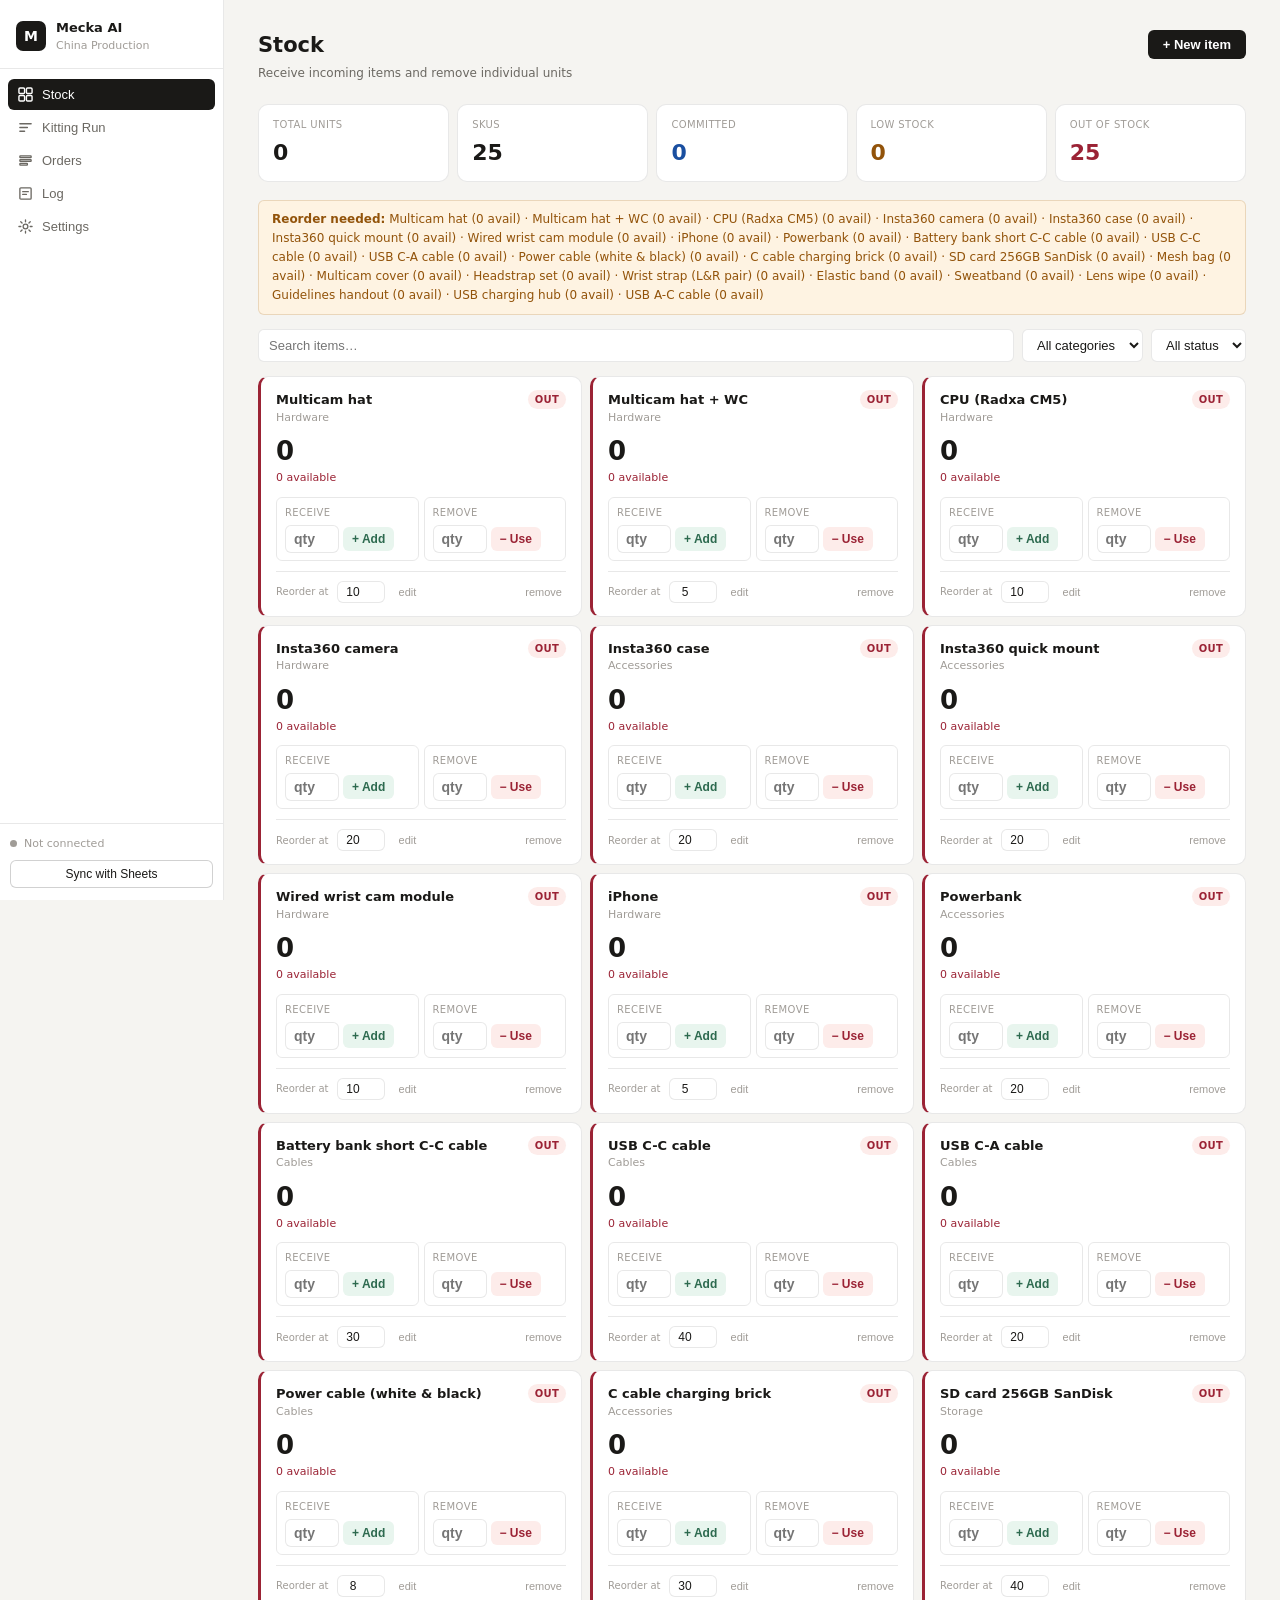
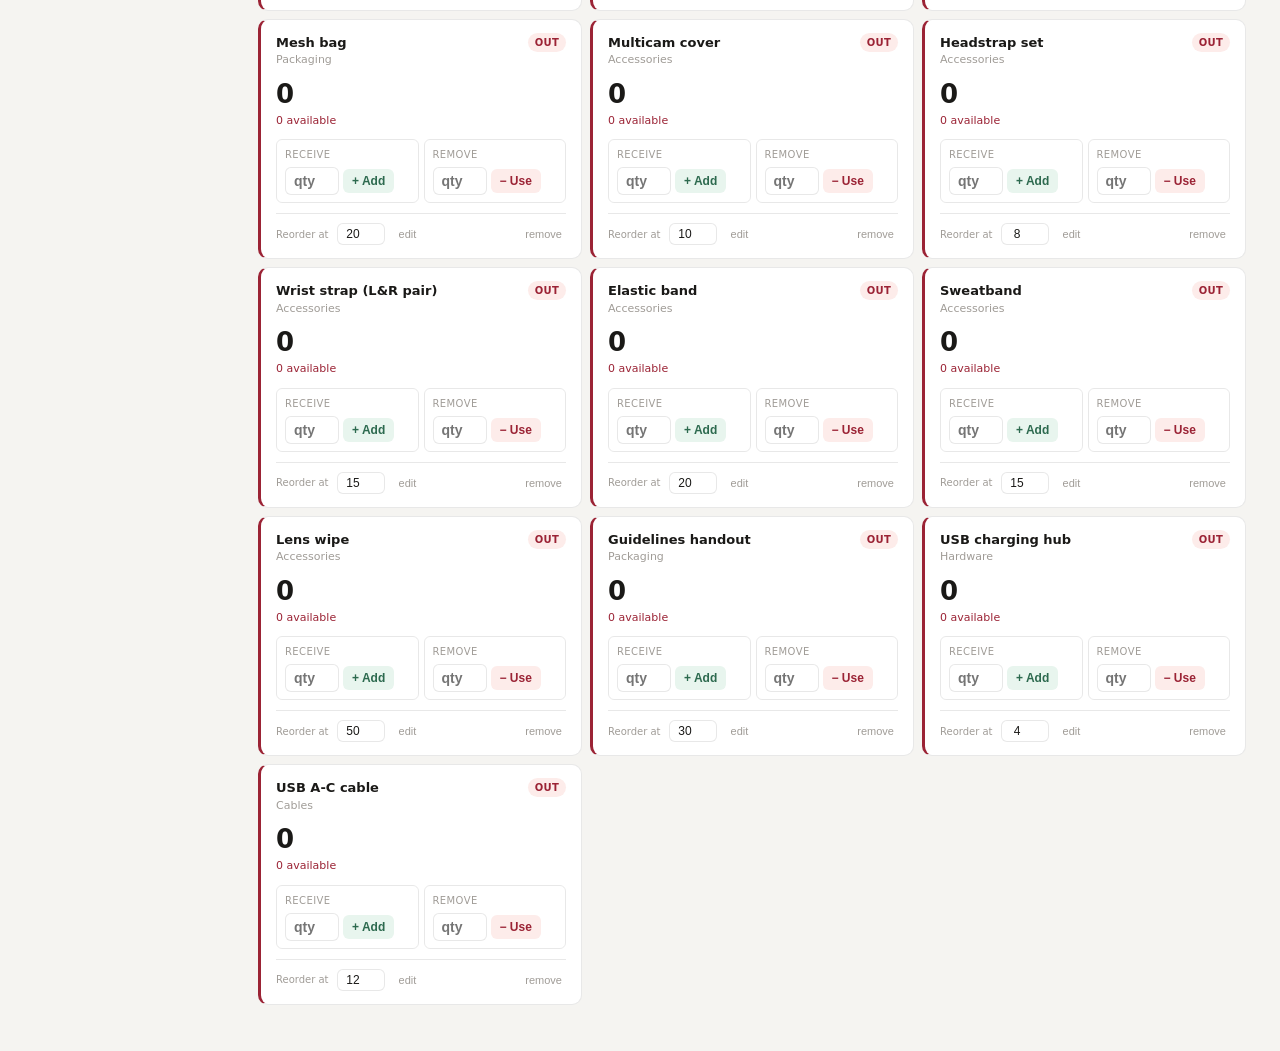
==== index.html @ da6c2e58 "Add files via upload" ====
<!DOCTYPE html>
<html lang="en">
<head>
  <meta charset="UTF-8">
  <meta name="viewport" content="width=device-width, initial-scale=1.0">
  <title>Mecka AI — China Inventory</title>
  <link rel="stylesheet" href="css/style.css">
</head>
<body>
<div id="app">

  <!-- Sidebar -->
  <nav class="sidebar">
    <div class="sidebar-logo">
      <div class="logo-mark">M</div>
      <div class="logo-text">
        <div class="logo-title">Mecka AI</div>
        <div class="logo-sub">China Production</div>
      </div>
    </div>
    <div class="sidebar-nav">
      <button class="nav-item active" data-tab="stock">
        <svg width="15" height="15" viewBox="0 0 16 16" fill="none"><rect x="1" y="1" width="6" height="6" rx="1.2" stroke="currentColor" stroke-width="1.5"/><rect x="9" y="1" width="6" height="6" rx="1.2" stroke="currentColor" stroke-width="1.5"/><rect x="1" y="9" width="6" height="6" rx="1.2" stroke="currentColor" stroke-width="1.5"/><rect x="9" y="9" width="6" height="6" rx="1.2" stroke="currentColor" stroke-width="1.5"/></svg>
        Stock
      </button>
      <button class="nav-item" data-tab="kitting">
        <svg width="15" height="15" viewBox="0 0 16 16" fill="none"><path d="M2 4h12M2 8h8M2 12h5" stroke="currentColor" stroke-width="1.5" stroke-linecap="round"/></svg>
        Kitting Run
      </button>
      <button class="nav-item" data-tab="orders">
        <svg width="15" height="15" viewBox="0 0 16 16" fill="none"><path d="M2 3h12v2H2zM2 7h12v2H2zM2 11h8v2H2z" fill="currentColor" opacity=".15"/><rect x="2" y="3" width="12" height="2" rx=".5" stroke="currentColor" stroke-width="1.4"/><rect x="2" y="7" width="12" height="2" rx=".5" stroke="currentColor" stroke-width="1.4"/><rect x="2" y="11" width="8" height="2" rx=".5" stroke="currentColor" stroke-width="1.4"/></svg>
        Orders
        <span class="nav-badge" id="nav-order-count" style="display:none;"></span>
      </button>
      <button class="nav-item" data-tab="log">
        <svg width="15" height="15" viewBox="0 0 16 16" fill="none"><path d="M3 2h10a1 1 0 0 1 1 1v10a1 1 0 0 1-1 1H3a1 1 0 0 1-1-1V3a1 1 0 0 1 1-1z" stroke="currentColor" stroke-width="1.4"/><path d="M5 6h6M5 9h4" stroke="currentColor" stroke-width="1.4" stroke-linecap="round"/></svg>
        Log
      </button>
      <button class="nav-item" data-tab="settings">
        <svg width="15" height="15" viewBox="0 0 16 16" fill="none"><circle cx="8" cy="8" r="2.5" stroke="currentColor" stroke-width="1.4"/><path d="M8 1v2M8 13v2M1 8h2M13 8h2M2.93 2.93l1.41 1.41M11.66 11.66l1.41 1.41M2.93 13.07l1.41-1.41M11.66 4.34l1.41-1.41" stroke="currentColor" stroke-width="1.4" stroke-linecap="round"/></svg>
        Settings
      </button>
    </div>
    <div class="sidebar-sync">
      <div class="sync-status">
        <span class="sync-dot" id="sync-dot"></span>
        <span id="sync-label">Not connected</span>
      </div>
      <button class="sync-btn" onclick="syncNow()">Sync with Sheets</button>
    </div>
  </nav>

  <!-- Main -->
  <main class="main">

    <!-- STOCK -->
    <div class="tab-panel active" data-panel="stock">
      <div class="page-header">
        <div><h1>Stock</h1><p class="page-sub">Receive incoming items and remove individual units</p></div>
        <button class="btn-primary" onclick="openModal('add-item-modal')">+ New item</button>
      </div>
      <div class="stats-row" id="stats-row"></div>
      <div id="alert-container"></div>
      <div class="filter-bar">
        <input type="text" class="filter-input" id="search" placeholder="Search items…" oninput="renderStock()">
        <select class="filter-select" id="cat-filter" onchange="renderStock()"><option value="">All categories</option></select>
        <select class="filter-select" id="status-filter" onchange="renderStock()">
          <option value="">All status</option>
          <option value="ok">OK</option>
          <option value="low">Low</option>
          <option value="out">Out</option>
        </select>
      </div>
      <div class="inv-grid" id="inv-grid"></div>
    </div>

    <!-- KITTING -->
    <div class="tab-panel" data-panel="kitting">
      <div class="page-header">
        <div><h1>Kitting run</h1><p class="page-sub">Pick components manually — each pull subtracts from available stock</p></div>
        <div style="display:flex;gap:8px;">
          <button class="btn-ghost" onclick="openNewKitModal()">+ New kit</button>
          <button class="btn-ghost" id="edit-kit-btn" onclick="openKitEditor(activeKitId)">Edit this kit</button>
        </div>
      </div>
      <div class="kit-tab-bar" id="kit-tab-bar"></div>
      <div id="kit-panels"></div>
    </div>

    <!-- ORDERS -->
    <div class="tab-panel" data-panel="orders">
      <div class="page-header">
        <div><h1>Orders</h1><p class="page-sub">Track orders by person — stock is reserved when an order is placed, deducted on fulfillment</p></div>
        <button class="btn-primary" onclick="openNewOrderModal()">+ New order</button>
      </div>

      <div class="order-filter-bar">
        <button class="order-filter-btn active" data-filter="open" onclick="setOrderFilter('open',this)">Open</button>
        <button class="order-filter-btn" data-filter="fulfilled" onclick="setOrderFilter('fulfilled',this)">Fulfilled</button>
        <button class="order-filter-btn" data-filter="all" onclick="setOrderFilter('all',this)">All</button>
        <input type="text" class="filter-input" id="order-search" placeholder="Search person or item…" oninput="renderOrders()" style="margin-left:auto;max-width:220px;">
      </div>

      <div id="orders-list"></div>
    </div>

    <!-- LOG -->
    <div class="tab-panel" data-panel="log">
      <div class="page-header">
        <div><h1>Transaction log</h1><p class="page-sub">Every stock movement</p></div>
        <button class="btn-ghost danger" onclick="clearLog()">Clear log</button>
      </div>
      <div class="table-wrap">
        <table class="data-table">
          <thead><tr>
            <th style="width:16%">Time</th>
            <th style="width:10%">Type</th>
            <th style="width:28%">Item</th>
            <th style="width:8%">Qty</th>
            <th>Note</th>
          </tr></thead>
          <tbody id="log-body"></tbody>
        </table>
      </div>
    </div>

    <!-- SETTINGS -->
    <div class="tab-panel" data-panel="settings">
      <div class="page-header"><div><h1>Settings</h1><p class="page-sub">Google Sheets connection and data management</p></div></div>
      <div class="settings-card">
        <div class="settings-title">Google Sheets connection</div>
        <p class="settings-desc">Paste your Google Apps Script Web App URL. See README for setup steps.</p>
        <div class="settings-field"><label>Web App URL</label>
          <input type="text" id="sheet-url" class="settings-input" placeholder="https://script.google.com/macros/s/…/exec">
        </div>
        <div class="settings-actions">
          <button class="btn-primary" onclick="saveSheetUrl()">Save & test</button>
          <button class="btn-ghost" onclick="clearSheetUrl()">Disconnect</button>
        </div>
        <div id="conn-result" class="conn-result" style="display:none;"></div>
      </div>
      <div class="settings-card">
        <div class="settings-title">People</div>
        <p class="settings-desc">Manage the list of people who can place orders.</p>
        <div id="people-list" style="margin-bottom:12px;"></div>
        <div style="display:flex;gap:8px;">
          <input type="text" id="new-person" class="filter-input" placeholder="Add person name…" style="max-width:220px;"
            onkeydown="if(event.key==='Enter') addPerson()">
          <button class="btn-primary" onclick="addPerson()">Add</button>
        </div>
      </div>
      <div class="settings-card">
        <div class="settings-title">Data</div>
        <div class="settings-actions">
          <button class="btn-ghost" onclick="exportJSON()">Export JSON</button>
          <button class="btn-ghost" onclick="importJSON()">Import JSON</button>
          <button class="btn-ghost danger" onclick="resetToDefaults()">Reset to defaults</button>
        </div>
        <input type="file" id="import-file" accept=".json" style="display:none;" onchange="handleImport(event)">
      </div>
    </div>

  </main>
</div>

<!-- ADD ITEM MODAL -->
<div class="modal-overlay" id="add-item-modal">
  <div class="modal">
    <div class="modal-header"><div class="modal-title">New item</div><button class="modal-close" onclick="closeModal('add-item-modal')">✕</button></div>
    <div class="modal-body">
      <div class="form-row">
        <div class="form-field"><label>Item name</label><input type="text" id="new-name" placeholder="e.g. Foam insert"></div>
        <div class="form-field"><label>Category</label><input type="text" id="new-cat" placeholder="e.g. Packaging"></div>
      </div>
      <div class="form-row">
        <div class="form-field"><label>Starting qty</label><input type="number" id="new-qty" value="0" min="0"></div>
        <div class="form-field"><label>Reorder at</label><input type="number" id="new-thresh" value="10" min="0"></div>
      </div>
    </div>
    <div class="modal-footer">
      <button class="btn-ghost" onclick="closeModal('add-item-modal')">Cancel</button>
      <button class="btn-primary" onclick="addItem()">Add item</button>
    </div>
  </div>
</div>

<!-- NEW ORDER MODAL -->
<div class="modal-overlay" id="new-order-modal">
  <div class="modal modal-wide">
    <div class="modal-header"><div class="modal-title">New order</div><button class="modal-close" onclick="closeModal('new-order-modal')">✕</button></div>
    <div class="modal-body">
      <div class="form-row">
        <div class="form-field">
          <label>Person</label>
          <select id="order-person" style="width:100%;padding:8px 10px;border:1px solid var(--border);border-radius:var(--radius-sm);background:var(--surface);color:var(--text);font-size:13px;">
            <option value="">— select person —</option>
          </select>
        </div>
        <div class="form-field">
          <label>Notes (optional)</label>
          <input type="text" id="order-notes" placeholder="e.g. urgent, for Manila hub">
        </div>
      </div>

      <div class="order-items-header">
        <div style="font-size:12px;font-weight:600;color:var(--text2);text-transform:uppercase;letter-spacing:.04em;">Order items</div>
        <button class="btn-ghost" style="font-size:12px;padding:4px 10px;" onclick="addOrderLine()">+ Add line</button>
      </div>
      <div id="order-lines"></div>
      <div id="order-stock-warning" style="display:none;margin-top:10px;" class="alert-banner"></div>
    </div>
    <div class="modal-footer">
      <button class="btn-ghost" onclick="closeModal('new-order-modal')">Cancel</button>
      <button class="btn-primary" onclick="submitOrder()">Place order &amp; reserve stock</button>
    </div>
  </div>
</div>

<!-- ORDER DETAIL MODAL -->
<div class="modal-overlay" id="order-detail-modal">
  <div class="modal modal-wide">
    <div class="modal-header">
      <div class="modal-title" id="detail-title">Order</div>
      <button class="modal-close" onclick="closeModal('order-detail-modal')">✕</button>
    </div>
    <div class="modal-body" id="detail-body"></div>
    <div class="modal-footer" id="detail-footer"></div>
  </div>
</div>

<!-- EDIT ITEM MODAL -->
<div class="modal-overlay" id="edit-item-modal">
  <div class="modal">
    <div class="modal-header">
      <div class="modal-title">Edit item</div>
      <button class="modal-close" onclick="closeModal('edit-item-modal')">✕</button>
    </div>
    <div class="modal-body">
      <input type="hidden" id="edit-item-id">
      <div class="form-row">
        <div class="form-field"><label>Item name</label><input type="text" id="edit-item-name"></div>
        <div class="form-field"><label>Category</label><input type="text" id="edit-item-cat"></div>
      </div>
      <div class="form-row">
        <div class="form-field"><label>Reorder at</label><input type="number" id="edit-item-thresh" min="0"></div>
      </div>
    </div>
    <div class="modal-footer">
      <button class="btn-ghost danger" onclick="removeItemFromModal()">Remove item</button>
      <div style="flex:1;"></div>
      <button class="btn-ghost" onclick="closeModal('edit-item-modal')">Cancel</button>
      <button class="btn-primary" onclick="saveEditItem()">Save</button>
    </div>
  </div>
</div>

<!-- KIT EDITOR MODAL -->
<div class="modal-overlay" id="kit-editor-modal">
  <div class="modal modal-wide">
    <div class="modal-header">
      <div class="modal-title" id="kit-editor-title">Edit kit</div>
      <button class="modal-close" onclick="closeModal('kit-editor-modal')">✕</button>
    </div>
    <div class="modal-body">
      <input type="hidden" id="kit-editor-id">
      <div class="form-row" style="margin-bottom:16px;">
        <div class="form-field"><label>Kit name</label><input type="text" id="kit-editor-name"></div>
      </div>
      <div class="order-items-header">
        <div style="font-size:12px;font-weight:600;color:var(--text2);text-transform:uppercase;letter-spacing:.04em;">Components</div>
        <button class="btn-ghost" style="font-size:12px;padding:4px 10px;" onclick="addKitEditorLine()">+ Add component</button>
      </div>
      <div id="kit-editor-lines"></div>
    </div>
    <div class="modal-footer">
      <button class="btn-ghost danger" onclick="deleteKit()">Delete kit</button>
      <div style="flex:1;"></div>
      <button class="btn-ghost" onclick="closeModal('kit-editor-modal')">Cancel</button>
      <button class="btn-primary" onclick="saveKit()">Save kit</button>
    </div>
  </div>
</div>

<script src="js/data.js"></script>
<script src="js/sync.js"></script>
<script src="js/app.js"></script>
</body>
</html>
---- css/style.css ----
*, *::before, *::after { box-sizing: border-box; margin: 0; padding: 0; }

:root {
  --bg: #f5f4f1;
  --surface: #ffffff;
  --surface2: #f0ede8;
  --border: rgba(0,0,0,0.09);
  --border-strong: rgba(0,0,0,0.18);
  --text: #1a1917;
  --text2: #6b6862;
  --text3: #a09c97;
  --green: #2d6a4f;
  --green-bg: #e8f5ee;
  --amber: #92530a;
  --amber-bg: #fef3e2;
  --red: #9b2335;
  --red-bg: #fdecea;
  --blue: #1a4fa0;
  --blue-bg: #e8effc;
  --sidebar-w: 224px;
  --radius: 10px;
  --radius-sm: 6px;
}

body { font-family: -apple-system, BlinkMacSystemFont, 'Segoe UI', system-ui, sans-serif; background: var(--bg); color: var(--text); min-height: 100vh; font-size: 14px; line-height: 1.5; }

#app { display: flex; min-height: 100vh; }

/* ── Sidebar ── */
.sidebar { width: var(--sidebar-w); background: var(--surface); border-right: 1px solid var(--border); display: flex; flex-direction: column; position: fixed; top: 0; left: 0; bottom: 0; z-index: 10; }
.sidebar-logo { padding: 18px 16px 14px; display: flex; align-items: center; gap: 10px; border-bottom: 1px solid var(--border); }
.logo-mark { width: 30px; height: 30px; background: var(--text); color: #fff; border-radius: 7px; display: flex; align-items: center; justify-content: center; font-size: 14px; font-weight: 700; flex-shrink: 0; }
.logo-title { font-size: 13px; font-weight: 600; }
.logo-sub { font-size: 11px; color: var(--text3); }
.sidebar-nav { padding: 10px 8px; flex: 1; overflow-y: auto; }
.nav-item { display: flex; align-items: center; gap: 9px; width: 100%; padding: 8px 10px; border-radius: var(--radius-sm); border: none; background: none; color: var(--text2); font-size: 13px; font-weight: 500; cursor: pointer; text-align: left; margin-bottom: 2px; position: relative; transition: background .1s, color .1s; }
.nav-item:hover { background: var(--surface2); color: var(--text); }
.nav-item.active { background: var(--text); color: #fff; }
.nav-badge { background: var(--red); color: #fff; border-radius: 10px; font-size: 10px; font-weight: 700; padding: 1px 6px; margin-left: auto; }
.nav-item.active .nav-badge { background: rgba(255,255,255,0.3); }
.sidebar-sync { padding: 12px 10px; border-top: 1px solid var(--border); }
.sync-status { display: flex; align-items: center; gap: 7px; font-size: 11px; color: var(--text3); margin-bottom: 8px; }
.sync-dot { width: 7px; height: 7px; border-radius: 50%; background: var(--text3); flex-shrink: 0; }
.sync-dot.connected { background: var(--green); }
.sync-dot.syncing { background: var(--amber); animation: pulse 1s infinite; }
.sync-dot.error { background: var(--red); }
@keyframes pulse { 0%,100%{opacity:1}50%{opacity:.4} }
.sync-btn { width: 100%; padding: 6px 10px; border-radius: var(--radius-sm); border: 1px solid var(--border-strong); background: var(--surface); color: var(--text); font-size: 12px; font-weight: 500; cursor: pointer; }
.sync-btn:hover { background: var(--surface2); }

/* ── Main ── */
.main { margin-left: var(--sidebar-w); flex: 1; padding: 30px 34px; max-width: 1080px; }
.tab-panel { display: none; }
.tab-panel.active { display: block; }
.page-header { display: flex; justify-content: space-between; align-items: flex-start; margin-bottom: 22px; }
h1 { font-size: 21px; font-weight: 600; }
.page-sub { font-size: 12px; color: var(--text2); margin-top: 2px; }

/* ── Stats ── */
.stats-row { display: grid; grid-template-columns: repeat(5, 1fr); gap: 8px; margin-bottom: 18px; }
.stat-card { background: var(--surface); border: 1px solid var(--border); border-radius: var(--radius); padding: 12px 14px; }
.stat-label { font-size: 10px; color: var(--text3); text-transform: uppercase; letter-spacing: .04em; margin-bottom: 4px; }
.stat-val { font-size: 22px; font-weight: 700; color: var(--text); }
.stat-val.warn { color: var(--amber); }
.stat-val.danger { color: var(--red); }
.stat-val.blue { color: var(--blue); }

/* ── Alert ── */
.alert-banner { padding: 9px 13px; background: var(--amber-bg); color: var(--amber); border: 1px solid rgba(146,83,10,.18); border-radius: var(--radius-sm); font-size: 12px; margin-bottom: 14px; line-height: 1.6; }

/* ── Filters ── */
.filter-bar { display: flex; gap: 8px; margin-bottom: 14px; flex-wrap: wrap; }
.filter-input { flex: 1; min-width: 160px; padding: 7px 10px; border: 1px solid var(--border); border-radius: var(--radius-sm); background: var(--surface); color: var(--text); font-size: 13px; }
.filter-input:focus { outline: none; border-color: var(--border-strong); }
.filter-select { padding: 7px 10px; border: 1px solid var(--border); border-radius: var(--radius-sm); background: var(--surface); color: var(--text); font-size: 13px; }

/* ── Inventory grid ── */
.inv-grid { display: grid; grid-template-columns: repeat(auto-fill, minmax(265px, 1fr)); gap: 8px; margin-bottom: 16px; }
.inv-card { background: var(--surface); border: 1px solid var(--border); border-radius: var(--radius); padding: 13px 15px; }
.inv-card.low { border-left: 3px solid var(--amber); }
.inv-card.out { border-left: 3px solid var(--red); }
.inv-card-top { display: flex; justify-content: space-between; align-items: flex-start; margin-bottom: 2px; }
.inv-card-name { font-size: 13px; font-weight: 600; }
.inv-card-cat { font-size: 11px; color: var(--text3); margin-bottom: 10px; }
.inv-stock { font-size: 26px; font-weight: 700; line-height: 1; margin-bottom: 6px; }
.inv-committed { font-size: 11px; color: var(--blue); margin-bottom: 8px; }
.inv-available { font-size: 11px; color: var(--text2); margin-bottom: 10px; }
.badge { display: inline-block; padding: 2px 7px; border-radius: 20px; font-size: 10px; font-weight: 600; text-transform: uppercase; letter-spacing: .03em; }
.badge.ok { background: var(--green-bg); color: var(--green); }
.badge.low { background: var(--amber-bg); color: var(--amber); }
.badge.out { background: var(--red-bg); color: var(--red); }
.badge.blue { background: var(--blue-bg); color: var(--blue); }
.badge.grey { background: var(--surface2); color: var(--text2); }

.action-row { display: flex; gap: 5px; margin-bottom: 10px; }
.action-block { flex: 1; border: 1px solid var(--border); border-radius: var(--radius-sm); padding: 7px 8px; }
.action-lbl { font-size: 10px; color: var(--text3); text-transform: uppercase; letter-spacing: .04em; margin-bottom: 5px; }
.action-inputs { display: flex; gap: 4px; align-items: center; }
.action-num { width: 54px; padding: 5px 6px; border: 1px solid var(--border); border-radius: var(--radius-sm); background: var(--surface); color: var(--text); font-size: 14px; font-weight: 600; text-align: center; }
.action-num:focus { outline: none; border-color: var(--border-strong); }
.action-num.error { border-color: var(--red) !important; }
.abtn { padding: 5px 9px; border-radius: var(--radius-sm); border: none; font-size: 12px; font-weight: 600; cursor: pointer; white-space: nowrap; }
.abtn.receive { background: var(--green-bg); color: var(--green); }
.abtn.receive:hover { opacity: .8; }
.abtn.use { background: var(--red-bg); color: var(--red); }
.abtn.use:hover { opacity: .8; }
.inv-card-footer { display: flex; align-items: center; gap: 8px; padding-top: 9px; border-top: 1px solid var(--border); }
.thresh-label { font-size: 10px; color: var(--text3); }
.thresh-input { width: 48px; padding: 3px 5px; border: 1px solid var(--border); border-radius: var(--radius-sm); font-size: 12px; background: var(--surface); color: var(--text); text-align: center; }
.remove-link { margin-left: auto; font-size: 11px; color: var(--text3); background: none; border: none; cursor: pointer; padding: 2px 4px; }
.remove-link:hover { color: var(--red); }
.edit-link { font-size: 11px; color: var(--text3); background: none; border: none; cursor: pointer; padding: 2px 6px; border-radius: 4px; }
.edit-link:hover { color: var(--blue); background: var(--blue-bg); }

/* ── Buttons ── */
.btn-primary { padding: 7px 15px; background: var(--text); color: #fff; border: none; border-radius: var(--radius-sm); font-size: 13px; font-weight: 600; cursor: pointer; white-space: nowrap; }
.btn-primary:hover { opacity: .85; }
.btn-ghost { padding: 7px 13px; background: var(--surface); color: var(--text); border: 1px solid var(--border-strong); border-radius: var(--radius-sm); font-size: 13px; font-weight: 500; cursor: pointer; white-space: nowrap; }
.btn-ghost:hover { background: var(--surface2); }
.btn-ghost.danger { color: var(--red); border-color: rgba(155,35,53,.22); }
.btn-ghost.danger:hover { background: var(--red-bg); }
.btn-ghost.green { color: var(--green); border-color: rgba(45,106,79,.22); }
.btn-ghost.green:hover { background: var(--green-bg); }

/* ── Kitting ── */
.kit-tab-bar { display: flex; gap: 6px; flex-wrap: wrap; margin-bottom: 18px; }
.kit-tab-btn { padding: 6px 14px; border-radius: 20px; border: 1px solid var(--border-strong); background: var(--surface); color: var(--text2); font-size: 13px; font-weight: 500; cursor: pointer; }
.kit-tab-btn:hover { background: var(--surface2); color: var(--text); }
.kit-tab-btn.active { background: var(--text); color: #fff; border-color: var(--text); }
.kit-panel { display: none; }
.kit-panel.active { display: block; }
.kit-info-bar { background: var(--surface); border: 1px solid var(--border); border-radius: var(--radius); padding: 13px 16px; margin-bottom: 14px; display: flex; justify-content: space-between; align-items: center; }
.kit-info-name { font-size: 15px; font-weight: 600; }
.kit-info-sub { font-size: 12px; color: var(--text2); margin-top: 2px; }

/* ── Tables ── */
.table-wrap { background: var(--surface); border: 1px solid var(--border); border-radius: var(--radius); overflow: hidden; }
.data-table { width: 100%; border-collapse: collapse; font-size: 13px; }
.data-table th { text-align: left; padding: 9px 13px; font-size: 10px; font-weight: 600; color: var(--text3); text-transform: uppercase; letter-spacing: .04em; border-bottom: 1px solid var(--border); background: var(--surface2); }
.data-table td { padding: 9px 13px; border-bottom: 1px solid var(--border); vertical-align: middle; }
.data-table tr:last-child td { border-bottom: none; }
.data-table tr:hover td { background: #faf9f7; }
.pick-row-inputs { display: flex; gap: 5px; align-items: center; }
.pick-num { width: 66px; padding: 6px 7px; border: 1px solid var(--border); border-radius: var(--radius-sm); font-size: 14px; font-weight: 600; text-align: center; background: var(--surface); color: var(--text); }
.pick-num:focus { outline: none; border-color: var(--border-strong); }
.pick-num.error { border-color: var(--red); }
.pbtn { padding: 6px 11px; border-radius: var(--radius-sm); border: none; font-size: 12px; font-weight: 600; cursor: pointer; }
.pbtn.pull { background: var(--red-bg); color: var(--red); }
.pbtn.pull:hover { opacity: .8; }
.pbtn.ret { background: var(--green-bg); color: var(--green); }
.pbtn.ret:hover { opacity: .8; }
.stock-cell { font-weight: 600; }
.stock-cell.warn { color: var(--amber); }
.stock-cell.out { color: var(--red); }
.kit-footer-bar { display: flex; align-items: center; gap: 8px; padding: 11px 14px; background: var(--surface2); border: 1px solid var(--border); border-top: none; border-radius: 0 0 var(--radius) var(--radius); flex-wrap: wrap; }
.kit-footer-bar label { font-size: 12px; color: var(--text2); }
.af-input { width: 60px; padding: 6px 7px; border: 1px solid var(--border); border-radius: var(--radius-sm); font-size: 14px; font-weight: 600; text-align: center; background: var(--surface); color: var(--text); }

/* ── Orders ── */
.order-filter-bar { display: flex; align-items: center; gap: 6px; margin-bottom: 16px; flex-wrap: wrap; }
.order-filter-btn { padding: 6px 14px; border-radius: 20px; border: 1px solid var(--border-strong); background: var(--surface); color: var(--text2); font-size: 13px; font-weight: 500; cursor: pointer; }
.order-filter-btn:hover { background: var(--surface2); }
.order-filter-btn.active { background: var(--text); color: #fff; border-color: var(--text); }

.order-card { background: var(--surface); border: 1px solid var(--border); border-radius: var(--radius); margin-bottom: 8px; overflow: hidden; }
.order-card-header { display: flex; align-items: center; gap: 12px; padding: 13px 16px; cursor: pointer; }
.order-card-header:hover { background: #faf9f7; }
.order-avatar { width: 34px; height: 34px; border-radius: 50%; background: var(--surface2); display: flex; align-items: center; justify-content: center; font-size: 13px; font-weight: 700; color: var(--text2); flex-shrink: 0; }
.order-person { font-size: 14px; font-weight: 600; }
.order-meta { font-size: 11px; color: var(--text2); margin-top: 1px; }
.order-status-open { background: var(--blue-bg); color: var(--blue); }
.order-status-fulfilled { background: var(--green-bg); color: var(--green); }
.order-actions { display: flex; gap: 6px; margin-left: auto; align-items: center; }
.order-items-preview { padding: 0 16px 12px; display: flex; flex-wrap: wrap; gap: 5px; }
.order-chip { font-size: 11px; padding: 2px 9px; border-radius: 20px; border: 1px solid var(--border); color: var(--text2); background: var(--surface2); }
.order-notes-row { padding: 0 16px 12px; font-size: 12px; color: var(--text3); font-style: italic; }
.empty-state { text-align: center; padding: 48px 20px; color: var(--text3); font-size: 13px; }

/* ── Order modal lines ── */
.order-items-header { display: flex; justify-content: space-between; align-items: center; margin-bottom: 10px; }
.order-line { display: flex; gap: 8px; margin-bottom: 8px; align-items: center; }
.order-line select { flex: 1; padding: 7px 9px; border: 1px solid var(--border); border-radius: var(--radius-sm); background: var(--surface); color: var(--text); font-size: 13px; }
.order-line input { width: 72px; padding: 7px 8px; border: 1px solid var(--border); border-radius: var(--radius-sm); background: var(--surface); color: var(--text); font-size: 13px; text-align: center; }
.order-line-remove { width: 28px; height: 28px; border: none; background: none; color: var(--text3); cursor: pointer; font-size: 16px; border-radius: 4px; display: flex; align-items: center; justify-content: center; }
.order-line-remove:hover { background: var(--red-bg); color: var(--red); }

/* ── Log ── */
.log-in { color: var(--green); font-weight: 600; }
.log-out { color: var(--red); font-weight: 600; }
.log-reserve { color: var(--blue); font-weight: 600; }
.log-fulfill { color: var(--text); font-weight: 600; }

/* ── Modal ── */
.modal-overlay { display: none; position: fixed; inset: 0; background: rgba(0,0,0,.32); z-index: 100; align-items: center; justify-content: center; }
.modal-overlay.open { display: flex; }
.modal { background: var(--surface); border-radius: var(--radius); width: 460px; max-width: 96vw; max-height: 90vh; display: flex; flex-direction: column; box-shadow: 0 8px 32px rgba(0,0,0,.14); }
.modal-wide { width: 580px; }
.modal-header { display: flex; justify-content: space-between; align-items: center; padding: 16px 18px 13px; border-bottom: 1px solid var(--border); flex-shrink: 0; }
.modal-title { font-size: 15px; font-weight: 600; }
.modal-close { background: none; border: none; font-size: 15px; cursor: pointer; color: var(--text3); padding: 3px 6px; border-radius: 4px; }
.modal-close:hover { background: var(--surface2); color: var(--text); }
.modal-body { padding: 18px; overflow-y: auto; flex: 1; }
.modal-footer { display: flex; gap: 8px; justify-content: flex-end; padding: 13px 18px; border-top: 1px solid var(--border); flex-shrink: 0; }
.form-row { display: flex; gap: 12px; margin-bottom: 13px; }
.form-field { flex: 1; }
.form-field label { display: block; font-size: 10px; font-weight: 600; color: var(--text2); text-transform: uppercase; letter-spacing: .04em; margin-bottom: 5px; }
.form-field input, .form-field select { width: 100%; padding: 7px 9px; border: 1px solid var(--border); border-radius: var(--radius-sm); font-size: 13px; background: var(--surface); color: var(--text); }
.form-field input:focus, .form-field select:focus { outline: none; border-color: var(--border-strong); }

/* ── Settings ── */
.settings-card { background: var(--surface); border: 1px solid var(--border); border-radius: var(--radius); padding: 18px 20px; margin-bottom: 12px; }
.settings-title { font-size: 13px; font-weight: 600; margin-bottom: 7px; }
.settings-desc { font-size: 12px; color: var(--text2); line-height: 1.6; margin-bottom: 12px; }
.settings-field { margin-bottom: 12px; }
.settings-field label { display: block; font-size: 10px; font-weight: 600; color: var(--text2); text-transform: uppercase; letter-spacing: .04em; margin-bottom: 5px; }
.settings-input { width: 100%; padding: 7px 10px; border: 1px solid var(--border); border-radius: var(--radius-sm); font-size: 13px; background: var(--surface); color: var(--text); font-family: monospace; }
.settings-input:focus { outline: none; border-color: var(--border-strong); }
.settings-actions { display: flex; gap: 8px; flex-wrap: wrap; }
.conn-result { margin-top: 10px; padding: 9px 11px; border-radius: var(--radius-sm); font-size: 12px; }
.conn-result.ok { background: var(--green-bg); color: var(--green); }
.conn-result.error { background: var(--red-bg); color: var(--red); }
.person-tag { display: inline-flex; align-items: center; gap: 5px; padding: 3px 10px 3px 10px; border-radius: 20px; background: var(--surface2); border: 1px solid var(--border); font-size: 12px; color: var(--text); margin-right: 6px; margin-bottom: 6px; }
.person-tag button { background: none; border: none; cursor: pointer; color: var(--text3); font-size: 13px; padding: 0; line-height: 1; }
.person-tag button:hover { color: var(--red); }

/* ── Order detail ── */
.detail-table { width: 100%; border-collapse: collapse; font-size: 13px; margin-bottom: 16px; }
.detail-table th { text-align: left; padding: 7px 10px; font-size: 10px; font-weight: 600; color: var(--text3); text-transform: uppercase; letter-spacing: .04em; border-bottom: 1px solid var(--border); background: var(--surface2); }
.detail-table td { padding: 8px 10px; border-bottom: 1px solid var(--border); }
.detail-table tr:last-child td { border-bottom: none; }

@media (max-width: 760px) {
  .sidebar { width: 56px; }
  .logo-text, .nav-item > span, .nav-item > svg + *, .sidebar-sync .sync-btn { display: none; }
  .nav-item { justify-content: center; padding: 10px; }
  .main { margin-left: 56px; padding: 18px 14px; }
  .stats-row { grid-template-columns: repeat(2,1fr); }
  .form-row { flex-direction: column; }
  .modal-wide { width: 96vw; }
}
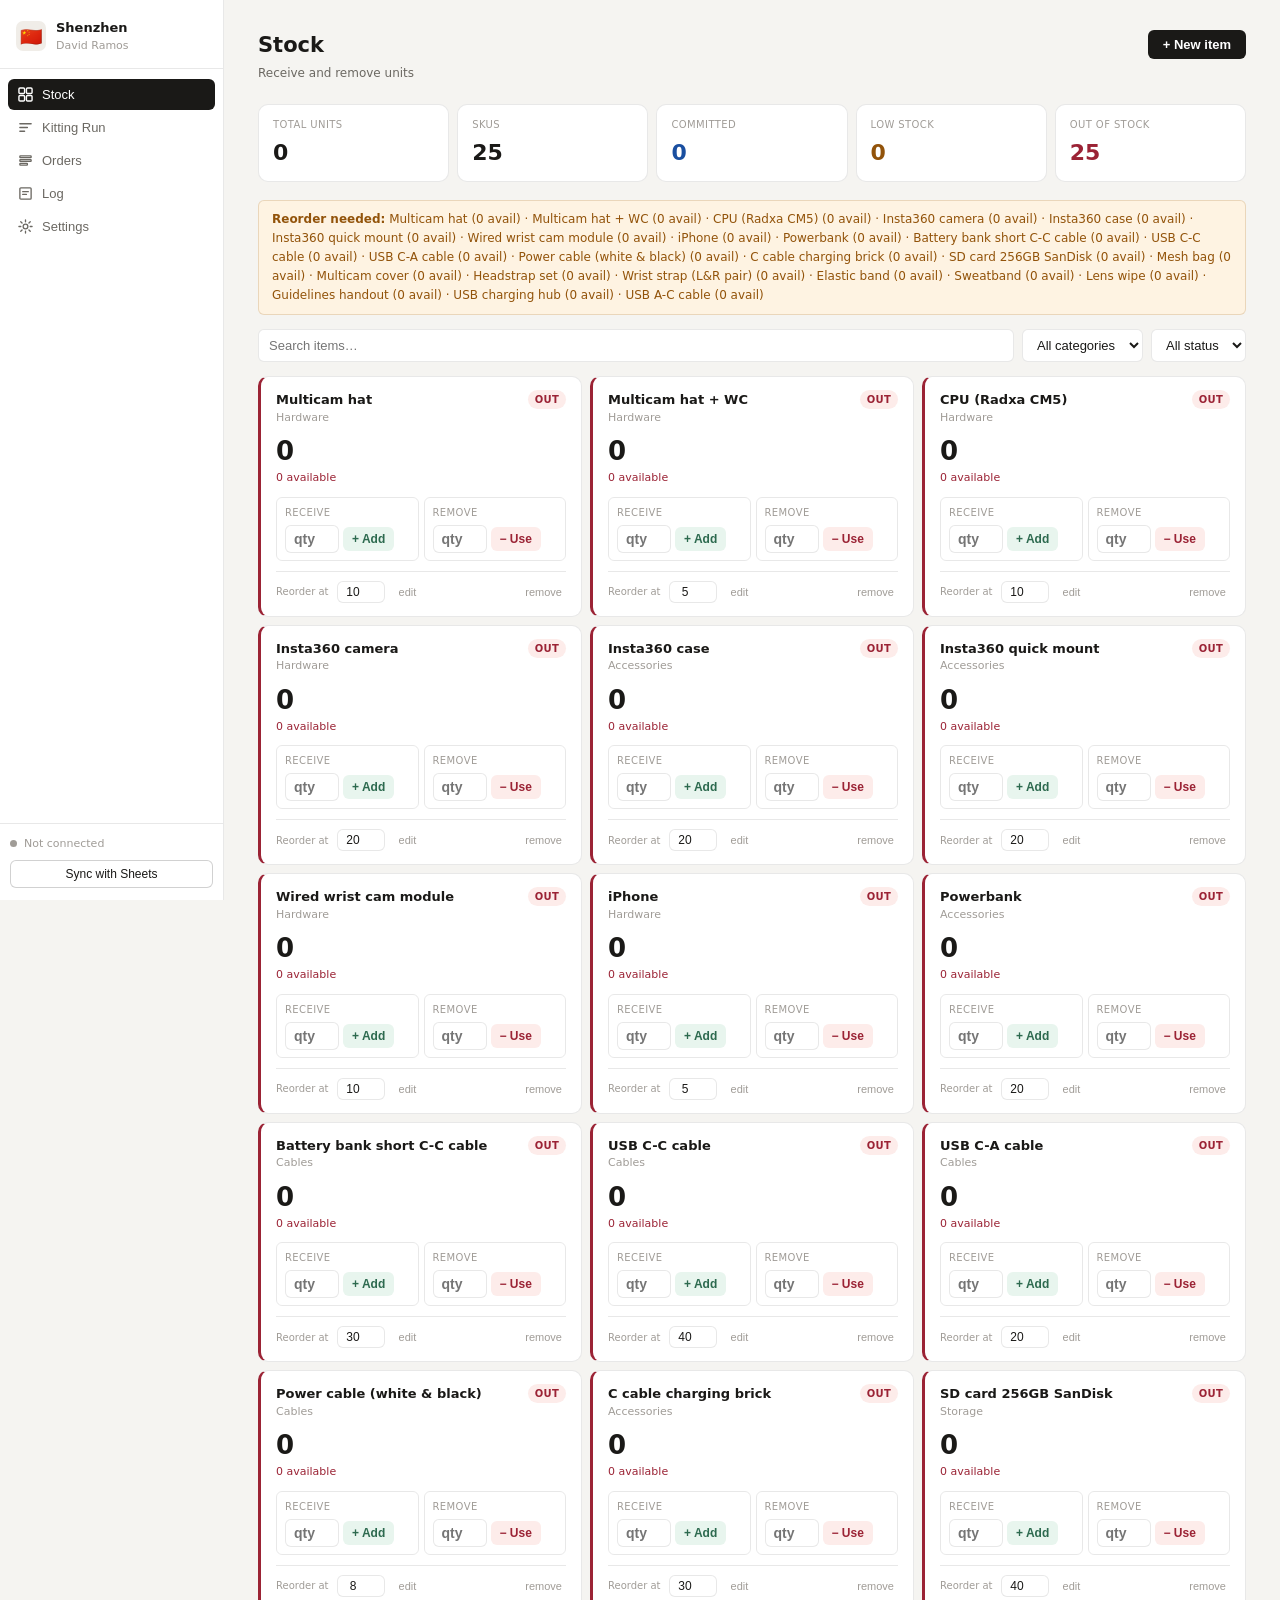
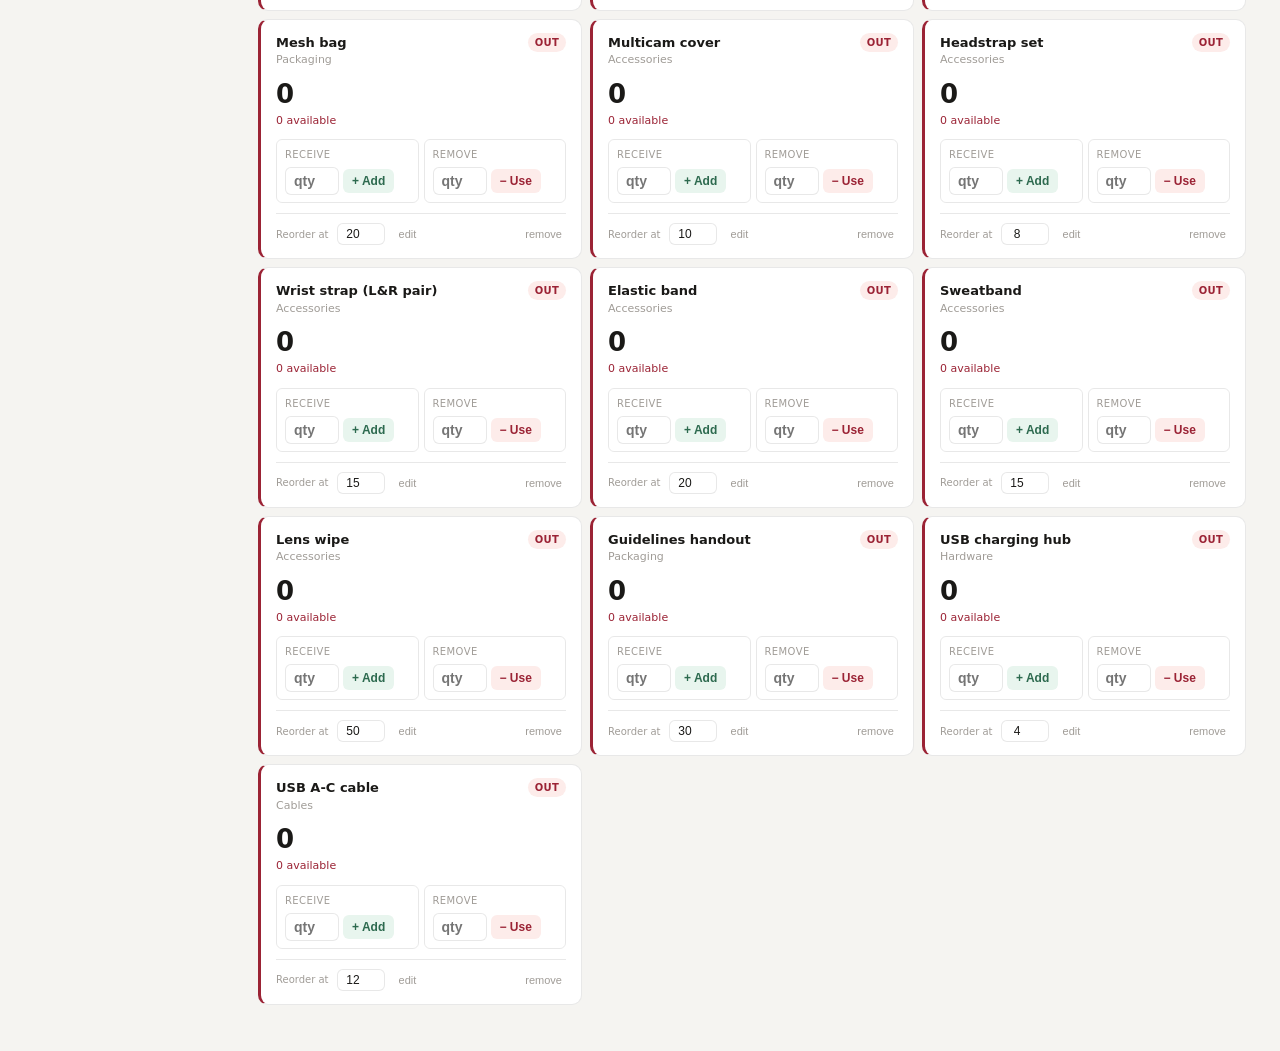
==== commit d04f7eb5: "Add files via upload" ====
--- a/index.html
+++ b/index.html
@@ -3,284 +3,94 @@
 <head>
   <meta charset="UTF-8">
   <meta name="viewport" content="width=device-width, initial-scale=1.0">
-  <title>Mecka AI — China Inventory</title>
-  <link rel="stylesheet" href="css/style.css">
+  <title>Mecka AI — Shenzhen</title>
+  <link rel="stylesheet" href="css/hub.css">
 </head>
 <body>
 <div id="app">
-
-  <!-- Sidebar -->
   <nav class="sidebar">
     <div class="sidebar-logo">
-      <div class="logo-mark">M</div>
+      <div class="logo-mark" style="font-size:18px;background:var(--surface2);color:var(--text);">🇨🇳</div>
       <div class="logo-text">
-        <div class="logo-title">Mecka AI</div>
-        <div class="logo-sub">China Production</div>
+        <div class="logo-title">Shenzhen</div>
+        <div class="logo-sub">David Ramos</div>
       </div>
     </div>
     <div class="sidebar-nav">
-      <button class="nav-item active" data-tab="stock">
-        <svg width="15" height="15" viewBox="0 0 16 16" fill="none"><rect x="1" y="1" width="6" height="6" rx="1.2" stroke="currentColor" stroke-width="1.5"/><rect x="9" y="1" width="6" height="6" rx="1.2" stroke="currentColor" stroke-width="1.5"/><rect x="1" y="9" width="6" height="6" rx="1.2" stroke="currentColor" stroke-width="1.5"/><rect x="9" y="9" width="6" height="6" rx="1.2" stroke="currentColor" stroke-width="1.5"/></svg>
-        Stock
-      </button>
-      <button class="nav-item" data-tab="kitting">
-        <svg width="15" height="15" viewBox="0 0 16 16" fill="none"><path d="M2 4h12M2 8h8M2 12h5" stroke="currentColor" stroke-width="1.5" stroke-linecap="round"/></svg>
-        Kitting Run
-      </button>
-      <button class="nav-item" data-tab="orders">
-        <svg width="15" height="15" viewBox="0 0 16 16" fill="none"><path d="M2 3h12v2H2zM2 7h12v2H2zM2 11h8v2H2z" fill="currentColor" opacity=".15"/><rect x="2" y="3" width="12" height="2" rx=".5" stroke="currentColor" stroke-width="1.4"/><rect x="2" y="7" width="12" height="2" rx=".5" stroke="currentColor" stroke-width="1.4"/><rect x="2" y="11" width="8" height="2" rx=".5" stroke="currentColor" stroke-width="1.4"/></svg>
-        Orders
-        <span class="nav-badge" id="nav-order-count" style="display:none;"></span>
-      </button>
-      <button class="nav-item" data-tab="log">
-        <svg width="15" height="15" viewBox="0 0 16 16" fill="none"><path d="M3 2h10a1 1 0 0 1 1 1v10a1 1 0 0 1-1 1H3a1 1 0 0 1-1-1V3a1 1 0 0 1 1-1z" stroke="currentColor" stroke-width="1.4"/><path d="M5 6h6M5 9h4" stroke="currentColor" stroke-width="1.4" stroke-linecap="round"/></svg>
-        Log
-      </button>
-      <button class="nav-item" data-tab="settings">
-        <svg width="15" height="15" viewBox="0 0 16 16" fill="none"><circle cx="8" cy="8" r="2.5" stroke="currentColor" stroke-width="1.4"/><path d="M8 1v2M8 13v2M1 8h2M13 8h2M2.93 2.93l1.41 1.41M11.66 11.66l1.41 1.41M2.93 13.07l1.41-1.41M11.66 4.34l1.41-1.41" stroke="currentColor" stroke-width="1.4" stroke-linecap="round"/></svg>
-        Settings
-      </button>
+      <button class="nav-item active" data-tab="stock"><svg width="15" height="15" viewBox="0 0 16 16" fill="none"><rect x="1" y="1" width="6" height="6" rx="1.2" stroke="currentColor" stroke-width="1.5"/><rect x="9" y="1" width="6" height="6" rx="1.2" stroke="currentColor" stroke-width="1.5"/><rect x="1" y="9" width="6" height="6" rx="1.2" stroke="currentColor" stroke-width="1.5"/><rect x="9" y="9" width="6" height="6" rx="1.2" stroke="currentColor" stroke-width="1.5"/></svg>Stock</button>
+      <button class="nav-item" data-tab="kitting"><svg width="15" height="15" viewBox="0 0 16 16" fill="none"><path d="M2 4h12M2 8h8M2 12h5" stroke="currentColor" stroke-width="1.5" stroke-linecap="round"/></svg>Kitting Run</button>
+      <button class="nav-item" data-tab="orders"><svg width="15" height="15" viewBox="0 0 16 16" fill="none"><rect x="2" y="3" width="12" height="2" rx=".5" stroke="currentColor" stroke-width="1.4"/><rect x="2" y="7" width="12" height="2" rx=".5" stroke="currentColor" stroke-width="1.4"/><rect x="2" y="11" width="8" height="2" rx=".5" stroke="currentColor" stroke-width="1.4"/></svg>Orders<span class="nav-badge" id="nav-order-count" style="display:none;"></span></button>
+      <button class="nav-item" data-tab="log"><svg width="15" height="15" viewBox="0 0 16 16" fill="none"><path d="M3 2h10a1 1 0 0 1 1 1v10a1 1 0 0 1-1 1H3a1 1 0 0 1-1-1V3a1 1 0 0 1 1-1z" stroke="currentColor" stroke-width="1.4"/><path d="M5 6h6M5 9h4" stroke="currentColor" stroke-width="1.4" stroke-linecap="round"/></svg>Log</button>
+      <button class="nav-item" data-tab="settings"><svg width="15" height="15" viewBox="0 0 16 16" fill="none"><circle cx="8" cy="8" r="2.5" stroke="currentColor" stroke-width="1.4"/><path d="M8 1v2M8 13v2M1 8h2M13 8h2M2.93 2.93l1.41 1.41M11.66 11.66l1.41 1.41M2.93 13.07l1.41-1.41M11.66 4.34l1.41-1.41" stroke="currentColor" stroke-width="1.4" stroke-linecap="round"/></svg>Settings</button>
     </div>
     <div class="sidebar-sync">
-      <div class="sync-status">
-        <span class="sync-dot" id="sync-dot"></span>
-        <span id="sync-label">Not connected</span>
-      </div>
+      <div class="sync-status"><span class="sync-dot" id="sync-dot"></span><span id="sync-label">Not connected</span></div>
       <button class="sync-btn" onclick="syncNow()">Sync with Sheets</button>
     </div>
   </nav>
-
-  <!-- Main -->
   <main class="main">
-
-    <!-- STOCK -->
     <div class="tab-panel active" data-panel="stock">
-      <div class="page-header">
-        <div><h1>Stock</h1><p class="page-sub">Receive incoming items and remove individual units</p></div>
-        <button class="btn-primary" onclick="openModal('add-item-modal')">+ New item</button>
-      </div>
+      <div class="page-header"><div><h1>Stock</h1><p class="page-sub">Receive and remove units</p></div><button class="btn-primary" onclick="openModal('add-item-modal')">+ New item</button></div>
       <div class="stats-row" id="stats-row"></div>
       <div id="alert-container"></div>
       <div class="filter-bar">
         <input type="text" class="filter-input" id="search" placeholder="Search items…" oninput="renderStock()">
         <select class="filter-select" id="cat-filter" onchange="renderStock()"><option value="">All categories</option></select>
-        <select class="filter-select" id="status-filter" onchange="renderStock()">
-          <option value="">All status</option>
-          <option value="ok">OK</option>
-          <option value="low">Low</option>
-          <option value="out">Out</option>
-        </select>
+        <select class="filter-select" id="status-filter" onchange="renderStock()"><option value="">All status</option><option value="ok">OK</option><option value="low">Low</option><option value="out">Out</option></select>
       </div>
       <div class="inv-grid" id="inv-grid"></div>
     </div>
-
-    <!-- KITTING -->
     <div class="tab-panel" data-panel="kitting">
-      <div class="page-header">
-        <div><h1>Kitting run</h1><p class="page-sub">Pick components manually — each pull subtracts from available stock</p></div>
-        <div style="display:flex;gap:8px;">
-          <button class="btn-ghost" onclick="openNewKitModal()">+ New kit</button>
-          <button class="btn-ghost" id="edit-kit-btn" onclick="openKitEditor(activeKitId)">Edit this kit</button>
-        </div>
-      </div>
+      <div class="page-header"><div><h1>Kitting run</h1><p class="page-sub">Pick components manually</p></div><div style="display:flex;gap:8px;"><button class="btn-ghost" onclick="openNewKitModal()">+ New kit</button><button class="btn-ghost" id="edit-kit-btn" onclick="openKitEditor(activeKitId)">Edit this kit</button></div></div>
       <div class="kit-tab-bar" id="kit-tab-bar"></div>
       <div id="kit-panels"></div>
     </div>
-
-    <!-- ORDERS -->
     <div class="tab-panel" data-panel="orders">
-      <div class="page-header">
-        <div><h1>Orders</h1><p class="page-sub">Track orders by person — stock is reserved when an order is placed, deducted on fulfillment</p></div>
-        <button class="btn-primary" onclick="openNewOrderModal()">+ New order</button>
-      </div>
-
+      <div class="page-header"><div><h1>Orders</h1><p class="page-sub">Reserved on placement, deducted on fulfillment</p></div><button class="btn-primary" onclick="openNewOrderModal()">+ New order</button></div>
       <div class="order-filter-bar">
         <button class="order-filter-btn active" data-filter="open" onclick="setOrderFilter('open',this)">Open</button>
         <button class="order-filter-btn" data-filter="fulfilled" onclick="setOrderFilter('fulfilled',this)">Fulfilled</button>
         <button class="order-filter-btn" data-filter="all" onclick="setOrderFilter('all',this)">All</button>
-        <input type="text" class="filter-input" id="order-search" placeholder="Search person or item…" oninput="renderOrders()" style="margin-left:auto;max-width:220px;">
+        <input type="text" class="filter-input" id="order-search" placeholder="Search…" oninput="renderOrders()" style="margin-left:auto;max-width:200px;">
       </div>
-
       <div id="orders-list"></div>
     </div>
-
-    <!-- LOG -->
     <div class="tab-panel" data-panel="log">
-      <div class="page-header">
-        <div><h1>Transaction log</h1><p class="page-sub">Every stock movement</p></div>
-        <button class="btn-ghost danger" onclick="clearLog()">Clear log</button>
-      </div>
-      <div class="table-wrap">
-        <table class="data-table">
-          <thead><tr>
-            <th style="width:16%">Time</th>
-            <th style="width:10%">Type</th>
-            <th style="width:28%">Item</th>
-            <th style="width:8%">Qty</th>
-            <th>Note</th>
-          </tr></thead>
-          <tbody id="log-body"></tbody>
-        </table>
-      </div>
+      <div class="page-header"><div><h1>Transaction log</h1><p class="page-sub">Every stock movement</p></div><button class="btn-ghost danger" onclick="clearLog()">Clear log</button></div>
+      <div class="table-wrap"><table class="data-table"><thead><tr><th style="width:16%">Time</th><th style="width:10%">Type</th><th style="width:28%">Item</th><th style="width:8%">Qty</th><th>Note</th></tr></thead><tbody id="log-body"></tbody></table></div>
     </div>
-
-    <!-- SETTINGS -->
     <div class="tab-panel" data-panel="settings">
-      <div class="page-header"><div><h1>Settings</h1><p class="page-sub">Google Sheets connection and data management</p></div></div>
+      <div class="page-header"><div><h1>Settings</h1><p class="page-sub">Google Sheets and data</p></div></div>
       <div class="settings-card">
         <div class="settings-title">Google Sheets connection</div>
-        <p class="settings-desc">Paste your Google Apps Script Web App URL. See README for setup steps.</p>
-        <div class="settings-field"><label>Web App URL</label>
-          <input type="text" id="sheet-url" class="settings-input" placeholder="https://script.google.com/macros/s/…/exec">
-        </div>
-        <div class="settings-actions">
-          <button class="btn-primary" onclick="saveSheetUrl()">Save & test</button>
-          <button class="btn-ghost" onclick="clearSheetUrl()">Disconnect</button>
-        </div>
+        <p class="settings-desc">Connect this hub to its own Google Sheet.</p>
+        <div class="settings-field"><label>Web App URL</label><input type="text" id="sheet-url" class="settings-input" placeholder="https://script.google.com/macros/s/…/exec"></div>
+        <div class="settings-actions"><button class="btn-primary" onclick="saveSheetUrl()">Save & test</button><button class="btn-ghost" onclick="clearSheetUrl()">Disconnect</button></div>
         <div id="conn-result" class="conn-result" style="display:none;"></div>
       </div>
       <div class="settings-card">
         <div class="settings-title">People</div>
-        <p class="settings-desc">Manage the list of people who can place orders.</p>
         <div id="people-list" style="margin-bottom:12px;"></div>
-        <div style="display:flex;gap:8px;">
-          <input type="text" id="new-person" class="filter-input" placeholder="Add person name…" style="max-width:220px;"
-            onkeydown="if(event.key==='Enter') addPerson()">
-          <button class="btn-primary" onclick="addPerson()">Add</button>
-        </div>
+        <div style="display:flex;gap:8px;"><input type="text" id="new-person" class="filter-input" placeholder="Add person name…" style="max-width:220px;" onkeydown="if(event.key==='Enter') addPerson()"><button class="btn-primary" onclick="addPerson()">Add</button></div>
       </div>
       <div class="settings-card">
         <div class="settings-title">Data</div>
-        <div class="settings-actions">
-          <button class="btn-ghost" onclick="exportJSON()">Export JSON</button>
-          <button class="btn-ghost" onclick="importJSON()">Import JSON</button>
-          <button class="btn-ghost danger" onclick="resetToDefaults()">Reset to defaults</button>
-        </div>
+        <div class="settings-actions"><button class="btn-ghost" onclick="exportJSON()">Export JSON</button><button class="btn-ghost" onclick="importJSON()">Import JSON</button><button class="btn-ghost danger" onclick="resetToDefaults()">Reset to defaults</button></div>
         <input type="file" id="import-file" accept=".json" style="display:none;" onchange="handleImport(event)">
       </div>
     </div>
-
   </main>
 </div>
 
-<!-- ADD ITEM MODAL -->
-<div class="modal-overlay" id="add-item-modal">
-  <div class="modal">
-    <div class="modal-header"><div class="modal-title">New item</div><button class="modal-close" onclick="closeModal('add-item-modal')">✕</button></div>
-    <div class="modal-body">
-      <div class="form-row">
-        <div class="form-field"><label>Item name</label><input type="text" id="new-name" placeholder="e.g. Foam insert"></div>
-        <div class="form-field"><label>Category</label><input type="text" id="new-cat" placeholder="e.g. Packaging"></div>
-      </div>
-      <div class="form-row">
-        <div class="form-field"><label>Starting qty</label><input type="number" id="new-qty" value="0" min="0"></div>
-        <div class="form-field"><label>Reorder at</label><input type="number" id="new-thresh" value="10" min="0"></div>
-      </div>
-    </div>
-    <div class="modal-footer">
-      <button class="btn-ghost" onclick="closeModal('add-item-modal')">Cancel</button>
-      <button class="btn-primary" onclick="addItem()">Add item</button>
-    </div>
-  </div>
-</div>
+<!-- MODALS -->
+<div class="modal-overlay" id="add-item-modal"><div class="modal"><div class="modal-header"><div class="modal-title">New item</div><button class="modal-close" onclick="closeModal('add-item-modal')">✕</button></div><div class="modal-body"><div class="form-row"><div class="form-field"><label>Item name</label><input type="text" id="new-name" placeholder="e.g. SD card"></div><div class="form-field"><label>Category</label><input type="text" id="new-cat" placeholder="e.g. Storage"></div></div><div class="form-row"><div class="form-field"><label>Starting qty</label><input type="number" id="new-qty" value="0" min="0"></div><div class="form-field"><label>Reorder at</label><input type="number" id="new-thresh" value="10" min="0"></div></div></div><div class="modal-footer"><button class="btn-ghost" onclick="closeModal('add-item-modal')">Cancel</button><button class="btn-primary" onclick="addItem()">Add item</button></div></div></div>
+<div class="modal-overlay" id="edit-item-modal"><div class="modal"><div class="modal-header"><div class="modal-title">Edit item</div><button class="modal-close" onclick="closeModal('edit-item-modal')">✕</button></div><div class="modal-body"><input type="hidden" id="edit-item-id"><div class="form-row"><div class="form-field"><label>Item name</label><input type="text" id="edit-item-name"></div><div class="form-field"><label>Category</label><input type="text" id="edit-item-cat"></div></div><div class="form-row"><div class="form-field"><label>Reorder at</label><input type="number" id="edit-item-thresh" min="0"></div></div><div class="photo-upload-area"><div class="photo-preview-wrap"><img id="edit-item-preview" src="" alt="" style="display:none;"><div id="edit-item-no-photo" class="no-photo-placeholder">No photo</div></div><div class="photo-upload-controls"><label class="btn-ghost photo-upload-btn">Upload photo<input type="file" id="edit-item-photo" accept="image/*" style="display:none;" onchange="handlePhotoUpload(event)"></label><button class="btn-ghost danger" id="remove-photo-btn" onclick="removePhoto()" style="display:none;">Remove photo</button><div class="photo-hint">JPG, PNG or WEBP.</div></div></div></div><div class="modal-footer"><button class="btn-ghost danger" onclick="removeItemFromModal()">Remove item</button><div style="flex:1;"></div><button class="btn-ghost" onclick="closeModal('edit-item-modal')">Cancel</button><button class="btn-primary" onclick="saveEditItem()">Save</button></div></div></div>
+<div class="modal-overlay" id="new-order-modal"><div class="modal modal-wide"><div class="modal-header"><div class="modal-title">New order</div><button class="modal-close" onclick="closeModal('new-order-modal')">✕</button></div><div class="modal-body"><div class="form-row"><div class="form-field"><label>Person</label><select id="order-person" style="width:100%;padding:8px 10px;border:1px solid var(--border);border-radius:var(--radius-sm);background:var(--surface);color:var(--text);font-size:13px;"><option value="">— select person —</option></select></div><div class="form-field"><label>Notes (optional)</label><input type="text" id="order-notes" placeholder="e.g. urgent"></div></div><div class="order-items-header"><div style="font-size:12px;font-weight:600;color:var(--text2);text-transform:uppercase;letter-spacing:.04em;">Order items</div><button class="btn-ghost" style="font-size:12px;padding:4px 10px;" onclick="addOrderLine()">+ Add line</button></div><div id="order-lines"></div><div id="order-stock-warning" style="display:none;margin-top:10px;" class="alert-banner"></div></div><div class="modal-footer"><button class="btn-ghost" onclick="closeModal('new-order-modal')">Cancel</button><button class="btn-primary" onclick="submitOrder()">Place order &amp; reserve stock</button></div></div></div>
+<div class="modal-overlay" id="order-detail-modal"><div class="modal modal-wide"><div class="modal-header"><div class="modal-title" id="detail-title">Order</div><button class="modal-close" onclick="closeModal('order-detail-modal')">✕</button></div><div class="modal-body" id="detail-body"></div><div class="modal-footer" id="detail-footer"></div></div></div>
+<div class="modal-overlay" id="kit-editor-modal"><div class="modal modal-wide"><div class="modal-header"><div class="modal-title" id="kit-editor-title">Edit kit</div><button class="modal-close" onclick="closeModal('kit-editor-modal')">✕</button></div><div class="modal-body"><input type="hidden" id="kit-editor-id"><div class="form-row" style="margin-bottom:16px;"><div class="form-field"><label>Kit name</label><input type="text" id="kit-editor-name"></div></div><div class="order-items-header"><div style="font-size:12px;font-weight:600;color:var(--text2);text-transform:uppercase;letter-spacing:.04em;">Components</div><button class="btn-ghost" style="font-size:12px;padding:4px 10px;" onclick="addKitEditorLine()">+ Add component</button></div><div id="kit-editor-lines"></div></div><div class="modal-footer"><button class="btn-ghost danger" onclick="deleteKit()">Delete kit</button><div style="flex:1;"></div><button class="btn-ghost" onclick="closeModal('kit-editor-modal')">Cancel</button><button class="btn-primary" onclick="saveKit()">Save kit</button></div></div></div>
+<div class="lightbox-overlay" id="lightbox" onclick="closeLightbox()"><img id="lightbox-img" src="" alt=""></div>
 
-<!-- NEW ORDER MODAL -->
-<div class="modal-overlay" id="new-order-modal">
-  <div class="modal modal-wide">
-    <div class="modal-header"><div class="modal-title">New order</div><button class="modal-close" onclick="closeModal('new-order-modal')">✕</button></div>
-    <div class="modal-body">
-      <div class="form-row">
-        <div class="form-field">
-          <label>Person</label>
-          <select id="order-person" style="width:100%;padding:8px 10px;border:1px solid var(--border);border-radius:var(--radius-sm);background:var(--surface);color:var(--text);font-size:13px;">
-            <option value="">— select person —</option>
-          </select>
-        </div>
-        <div class="form-field">
-          <label>Notes (optional)</label>
-          <input type="text" id="order-notes" placeholder="e.g. urgent, for Manila hub">
-        </div>
-      </div>
-
-      <div class="order-items-header">
-        <div style="font-size:12px;font-weight:600;color:var(--text2);text-transform:uppercase;letter-spacing:.04em;">Order items</div>
-        <button class="btn-ghost" style="font-size:12px;padding:4px 10px;" onclick="addOrderLine()">+ Add line</button>
-      </div>
-      <div id="order-lines"></div>
-      <div id="order-stock-warning" style="display:none;margin-top:10px;" class="alert-banner"></div>
-    </div>
-    <div class="modal-footer">
-      <button class="btn-ghost" onclick="closeModal('new-order-modal')">Cancel</button>
-      <button class="btn-primary" onclick="submitOrder()">Place order &amp; reserve stock</button>
-    </div>
-  </div>
-</div>
-
-<!-- ORDER DETAIL MODAL -->
-<div class="modal-overlay" id="order-detail-modal">
-  <div class="modal modal-wide">
-    <div class="modal-header">
-      <div class="modal-title" id="detail-title">Order</div>
-      <button class="modal-close" onclick="closeModal('order-detail-modal')">✕</button>
-    </div>
-    <div class="modal-body" id="detail-body"></div>
-    <div class="modal-footer" id="detail-footer"></div>
-  </div>
-</div>
-
-<!-- EDIT ITEM MODAL -->
-<div class="modal-overlay" id="edit-item-modal">
-  <div class="modal">
-    <div class="modal-header">
-      <div class="modal-title">Edit item</div>
-      <button class="modal-close" onclick="closeModal('edit-item-modal')">✕</button>
-    </div>
-    <div class="modal-body">
-      <input type="hidden" id="edit-item-id">
-      <div class="form-row">
-        <div class="form-field"><label>Item name</label><input type="text" id="edit-item-name"></div>
-        <div class="form-field"><label>Category</label><input type="text" id="edit-item-cat"></div>
-      </div>
-      <div class="form-row">
-        <div class="form-field"><label>Reorder at</label><input type="number" id="edit-item-thresh" min="0"></div>
-      </div>
-    </div>
-    <div class="modal-footer">
-      <button class="btn-ghost danger" onclick="removeItemFromModal()">Remove item</button>
-      <div style="flex:1;"></div>
-      <button class="btn-ghost" onclick="closeModal('edit-item-modal')">Cancel</button>
-      <button class="btn-primary" onclick="saveEditItem()">Save</button>
-    </div>
-  </div>
-</div>
-
-<!-- KIT EDITOR MODAL -->
-<div class="modal-overlay" id="kit-editor-modal">
-  <div class="modal modal-wide">
-    <div class="modal-header">
-      <div class="modal-title" id="kit-editor-title">Edit kit</div>
-      <button class="modal-close" onclick="closeModal('kit-editor-modal')">✕</button>
-    </div>
-    <div class="modal-body">
-      <input type="hidden" id="kit-editor-id">
-      <div class="form-row" style="margin-bottom:16px;">
-        <div class="form-field"><label>Kit name</label><input type="text" id="kit-editor-name"></div>
-      </div>
-      <div class="order-items-header">
-        <div style="font-size:12px;font-weight:600;color:var(--text2);text-transform:uppercase;letter-spacing:.04em;">Components</div>
-        <button class="btn-ghost" style="font-size:12px;padding:4px 10px;" onclick="addKitEditorLine()">+ Add component</button>
-      </div>
-      <div id="kit-editor-lines"></div>
-    </div>
-    <div class="modal-footer">
-      <button class="btn-ghost danger" onclick="deleteKit()">Delete kit</button>
-      <div style="flex:1;"></div>
-      <button class="btn-ghost" onclick="closeModal('kit-editor-modal')">Cancel</button>
-      <button class="btn-primary" onclick="saveKit()">Save kit</button>
-    </div>
-  </div>
-</div>
-
+<script>const HUB_ID = 'shenzhen';</script>
 <script src="js/data.js"></script>
 <script src="js/sync.js"></script>
 <script src="js/app.js"></script>
--- a/css/hub.css
+++ b/css/hub.css
@@ -0,0 +1,314 @@
+*, *::before, *::after { box-sizing: border-box; margin: 0; padding: 0; }
+
+:root {
+  --bg: #f5f4f1;
+  --surface: #ffffff;
+  --surface2: #f0ede8;
+  --border: rgba(0,0,0,0.09);
+  --border-strong: rgba(0,0,0,0.18);
+  --text: #1a1917;
+  --text2: #6b6862;
+  --text3: #a09c97;
+  --green: #2d6a4f;
+  --green-bg: #e8f5ee;
+  --amber: #92530a;
+  --amber-bg: #fef3e2;
+  --red: #9b2335;
+  --red-bg: #fdecea;
+  --blue: #1a4fa0;
+  --blue-bg: #e8effc;
+  --sidebar-w: 224px;
+  --radius: 10px;
+  --radius-sm: 6px;
+}
+
+body { font-family: -apple-system, BlinkMacSystemFont, 'Segoe UI', system-ui, sans-serif; background: var(--bg); color: var(--text); min-height: 100vh; font-size: 14px; line-height: 1.5; }
+
+#app { display: flex; min-height: 100vh; }
+
+/* ── Sidebar ── */
+.sidebar { width: var(--sidebar-w); background: var(--surface); border-right: 1px solid var(--border); display: flex; flex-direction: column; position: fixed; top: 0; left: 0; bottom: 0; z-index: 10; }
+.sidebar-logo { padding: 18px 16px 14px; display: flex; align-items: center; gap: 10px; border-bottom: 1px solid var(--border); }
+.logo-mark { width: 30px; height: 30px; background: var(--text); color: #fff; border-radius: 7px; display: flex; align-items: center; justify-content: center; font-size: 14px; font-weight: 700; flex-shrink: 0; }
+.logo-title { font-size: 13px; font-weight: 600; }
+.logo-sub { font-size: 11px; color: var(--text3); }
+.sidebar-nav { padding: 10px 8px; flex: 1; overflow-y: auto; }
+.nav-item { display: flex; align-items: center; gap: 9px; width: 100%; padding: 8px 10px; border-radius: var(--radius-sm); border: none; background: none; color: var(--text2); font-size: 13px; font-weight: 500; cursor: pointer; text-align: left; margin-bottom: 2px; position: relative; transition: background .1s, color .1s; }
+.nav-item:hover { background: var(--surface2); color: var(--text); }
+.nav-item.active { background: var(--text); color: #fff; }
+.nav-badge { background: var(--red); color: #fff; border-radius: 10px; font-size: 10px; font-weight: 700; padding: 1px 6px; margin-left: auto; }
+.nav-item.active .nav-badge { background: rgba(255,255,255,0.3); }
+.sidebar-sync { padding: 12px 10px; border-top: 1px solid var(--border); }
+.sync-status { display: flex; align-items: center; gap: 7px; font-size: 11px; color: var(--text3); margin-bottom: 8px; }
+.sync-dot { width: 7px; height: 7px; border-radius: 50%; background: var(--text3); flex-shrink: 0; }
+.sync-dot.connected { background: var(--green); }
+.sync-dot.syncing { background: var(--amber); animation: pulse 1s infinite; }
+.sync-dot.error { background: var(--red); }
+@keyframes pulse { 0%,100%{opacity:1}50%{opacity:.4} }
+.sync-btn { width: 100%; padding: 6px 10px; border-radius: var(--radius-sm); border: 1px solid var(--border-strong); background: var(--surface); color: var(--text); font-size: 12px; font-weight: 500; cursor: pointer; }
+.sync-btn:hover { background: var(--surface2); }
+
+/* ── Main ── */
+.main { margin-left: var(--sidebar-w); flex: 1; padding: 30px 34px; max-width: 1080px; }
+.tab-panel { display: none; }
+.tab-panel.active { display: block; }
+.page-header { display: flex; justify-content: space-between; align-items: flex-start; margin-bottom: 22px; }
+h1 { font-size: 21px; font-weight: 600; }
+.page-sub { font-size: 12px; color: var(--text2); margin-top: 2px; }
+
+/* ── Stats ── */
+.stats-row { display: grid; grid-template-columns: repeat(5, 1fr); gap: 8px; margin-bottom: 18px; }
+.stat-card { background: var(--surface); border: 1px solid var(--border); border-radius: var(--radius); padding: 12px 14px; }
+.stat-label { font-size: 10px; color: var(--text3); text-transform: uppercase; letter-spacing: .04em; margin-bottom: 4px; }
+.stat-val { font-size: 22px; font-weight: 700; color: var(--text); }
+.stat-val.warn { color: var(--amber); }
+.stat-val.danger { color: var(--red); }
+.stat-val.blue { color: var(--blue); }
+
+/* ── Alert ── */
+.alert-banner { padding: 9px 13px; background: var(--amber-bg); color: var(--amber); border: 1px solid rgba(146,83,10,.18); border-radius: var(--radius-sm); font-size: 12px; margin-bottom: 14px; line-height: 1.6; }
+
+/* ── Filters ── */
+.filter-bar { display: flex; gap: 8px; margin-bottom: 14px; flex-wrap: wrap; }
+.filter-input { flex: 1; min-width: 160px; padding: 7px 10px; border: 1px solid var(--border); border-radius: var(--radius-sm); background: var(--surface); color: var(--text); font-size: 13px; }
+.filter-input:focus { outline: none; border-color: var(--border-strong); }
+.filter-select { padding: 7px 10px; border: 1px solid var(--border); border-radius: var(--radius-sm); background: var(--surface); color: var(--text); font-size: 13px; }
+
+/* ── Inventory grid ── */
+.inv-grid { display: grid; grid-template-columns: repeat(auto-fill, minmax(265px, 1fr)); gap: 8px; margin-bottom: 16px; }
+.inv-card { background: var(--surface); border: 1px solid var(--border); border-radius: var(--radius); padding: 13px 15px; }
+.inv-card.low { border-left: 3px solid var(--amber); }
+.inv-card.out { border-left: 3px solid var(--red); }
+.inv-card-top { display: flex; justify-content: space-between; align-items: flex-start; margin-bottom: 2px; gap: 8px; }
+.inv-card-top-inner { flex: 1; min-width: 0; }
+.inv-card-name { font-size: 13px; font-weight: 600; }
+.inv-card-cat { font-size: 11px; color: var(--text3); margin-bottom: 10px; }
+.inv-stock { font-size: 26px; font-weight: 700; line-height: 1; margin-bottom: 6px; }
+.inv-committed { font-size: 11px; color: var(--blue); margin-bottom: 8px; }
+.inv-available { font-size: 11px; color: var(--text2); margin-bottom: 10px; }
+.badge { display: inline-block; padding: 2px 7px; border-radius: 20px; font-size: 10px; font-weight: 600; text-transform: uppercase; letter-spacing: .03em; }
+.badge.ok { background: var(--green-bg); color: var(--green); }
+.badge.low { background: var(--amber-bg); color: var(--amber); }
+.badge.out { background: var(--red-bg); color: var(--red); }
+.badge.blue { background: var(--blue-bg); color: var(--blue); }
+.badge.grey { background: var(--surface2); color: var(--text2); }
+
+.action-row { display: flex; gap: 5px; margin-bottom: 10px; }
+.action-block { flex: 1; border: 1px solid var(--border); border-radius: var(--radius-sm); padding: 7px 8px; }
+.action-lbl { font-size: 10px; color: var(--text3); text-transform: uppercase; letter-spacing: .04em; margin-bottom: 5px; }
+.action-inputs { display: flex; gap: 4px; align-items: center; }
+.action-num { width: 54px; padding: 5px 6px; border: 1px solid var(--border); border-radius: var(--radius-sm); background: var(--surface); color: var(--text); font-size: 14px; font-weight: 600; text-align: center; }
+.action-num:focus { outline: none; border-color: var(--border-strong); }
+.action-num.error { border-color: var(--red) !important; }
+.abtn { padding: 5px 9px; border-radius: var(--radius-sm); border: none; font-size: 12px; font-weight: 600; cursor: pointer; white-space: nowrap; }
+.abtn.receive { background: var(--green-bg); color: var(--green); }
+.abtn.receive:hover { opacity: .8; }
+.abtn.use { background: var(--red-bg); color: var(--red); }
+.abtn.use:hover { opacity: .8; }
+.inv-card-footer { display: flex; align-items: center; gap: 8px; padding-top: 9px; border-top: 1px solid var(--border); }
+.thresh-label { font-size: 10px; color: var(--text3); }
+.thresh-input { width: 48px; padding: 3px 5px; border: 1px solid var(--border); border-radius: var(--radius-sm); font-size: 12px; background: var(--surface); color: var(--text); text-align: center; }
+.remove-link { margin-left: auto; font-size: 11px; color: var(--text3); background: none; border: none; cursor: pointer; padding: 2px 4px; }
+.remove-link:hover { color: var(--red); }
+.edit-link { font-size: 11px; color: var(--text3); background: none; border: none; cursor: pointer; padding: 2px 6px; border-radius: 4px; }
+.edit-link:hover { color: var(--blue); background: var(--blue-bg); }
+
+/* ── Buttons ── */
+.btn-primary { padding: 7px 15px; background: var(--text); color: #fff; border: none; border-radius: var(--radius-sm); font-size: 13px; font-weight: 600; cursor: pointer; white-space: nowrap; }
+.btn-primary:hover { opacity: .85; }
+.btn-ghost { padding: 7px 13px; background: var(--surface); color: var(--text); border: 1px solid var(--border-strong); border-radius: var(--radius-sm); font-size: 13px; font-weight: 500; cursor: pointer; white-space: nowrap; }
+.btn-ghost:hover { background: var(--surface2); }
+.btn-ghost.danger { color: var(--red); border-color: rgba(155,35,53,.22); }
+.btn-ghost.danger:hover { background: var(--red-bg); }
+.btn-ghost.green { color: var(--green); border-color: rgba(45,106,79,.22); }
+.btn-ghost.green:hover { background: var(--green-bg); }
+
+/* ── Kitting ── */
+.kit-tab-bar { display: flex; gap: 6px; flex-wrap: wrap; margin-bottom: 18px; }
+.kit-tab-btn { padding: 6px 14px; border-radius: 20px; border: 1px solid var(--border-strong); background: var(--surface); color: var(--text2); font-size: 13px; font-weight: 500; cursor: pointer; }
+.kit-tab-btn:hover { background: var(--surface2); color: var(--text); }
+.kit-tab-btn.active { background: var(--text); color: #fff; border-color: var(--text); }
+.kit-panel { display: none; }
+.kit-panel.active { display: block; }
+.kit-info-bar { background: var(--surface); border: 1px solid var(--border); border-radius: var(--radius); padding: 13px 16px; margin-bottom: 14px; display: flex; justify-content: space-between; align-items: center; }
+.kit-info-name { font-size: 15px; font-weight: 600; }
+.kit-info-sub { font-size: 12px; color: var(--text2); margin-top: 2px; }
+
+/* ── Tables ── */
+.table-wrap { background: var(--surface); border: 1px solid var(--border); border-radius: var(--radius); overflow: hidden; }
+.data-table { width: 100%; border-collapse: collapse; font-size: 13px; }
+.data-table th { text-align: left; padding: 9px 13px; font-size: 10px; font-weight: 600; color: var(--text3); text-transform: uppercase; letter-spacing: .04em; border-bottom: 1px solid var(--border); background: var(--surface2); }
+.data-table td { padding: 9px 13px; border-bottom: 1px solid var(--border); vertical-align: middle; }
+.data-table tr:last-child td { border-bottom: none; }
+.data-table tr:hover td { background: #faf9f7; }
+.pick-row-inputs { display: flex; gap: 5px; align-items: center; }
+.pick-num { width: 66px; padding: 6px 7px; border: 1px solid var(--border); border-radius: var(--radius-sm); font-size: 14px; font-weight: 600; text-align: center; background: var(--surface); color: var(--text); }
+.pick-num:focus { outline: none; border-color: var(--border-strong); }
+.pick-num.error { border-color: var(--red); }
+.pbtn { padding: 6px 11px; border-radius: var(--radius-sm); border: none; font-size: 12px; font-weight: 600; cursor: pointer; }
+.pbtn.pull { background: var(--red-bg); color: var(--red); }
+.pbtn.pull:hover { opacity: .8; }
+.pbtn.ret { background: var(--green-bg); color: var(--green); }
+.pbtn.ret:hover { opacity: .8; }
+.stock-cell { font-weight: 600; }
+.stock-cell.warn { color: var(--amber); }
+.stock-cell.out { color: var(--red); }
+.kit-footer-bar { display: flex; align-items: center; gap: 8px; padding: 11px 14px; background: var(--surface2); border: 1px solid var(--border); border-top: none; border-radius: 0 0 var(--radius) var(--radius); flex-wrap: wrap; }
+.kit-footer-bar label { font-size: 12px; color: var(--text2); }
+.af-input { width: 60px; padding: 6px 7px; border: 1px solid var(--border); border-radius: var(--radius-sm); font-size: 14px; font-weight: 600; text-align: center; background: var(--surface); color: var(--text); }
+
+/* ── Orders ── */
+.order-filter-bar { display: flex; align-items: center; gap: 6px; margin-bottom: 16px; flex-wrap: wrap; }
+.order-filter-btn { padding: 6px 14px; border-radius: 20px; border: 1px solid var(--border-strong); background: var(--surface); color: var(--text2); font-size: 13px; font-weight: 500; cursor: pointer; }
+.order-filter-btn:hover { background: var(--surface2); }
+.order-filter-btn.active { background: var(--text); color: #fff; border-color: var(--text); }
+
+.order-card { background: var(--surface); border: 1px solid var(--border); border-radius: var(--radius); margin-bottom: 8px; overflow: hidden; }
+.order-card-header { display: flex; align-items: center; gap: 12px; padding: 13px 16px; cursor: pointer; }
+.order-card-header:hover { background: #faf9f7; }
+.order-avatar { width: 34px; height: 34px; border-radius: 50%; background: var(--surface2); display: flex; align-items: center; justify-content: center; font-size: 13px; font-weight: 700; color: var(--text2); flex-shrink: 0; }
+.order-person { font-size: 14px; font-weight: 600; }
+.order-meta { font-size: 11px; color: var(--text2); margin-top: 1px; }
+.order-status-open { background: var(--blue-bg); color: var(--blue); }
+.order-status-fulfilled { background: var(--green-bg); color: var(--green); }
+.order-actions { display: flex; gap: 6px; margin-left: auto; align-items: center; }
+.order-items-preview { padding: 0 16px 12px; display: flex; flex-wrap: wrap; gap: 5px; }
+.order-chip { font-size: 11px; padding: 2px 9px; border-radius: 20px; border: 1px solid var(--border); color: var(--text2); background: var(--surface2); }
+.order-notes-row { padding: 0 16px 12px; font-size: 12px; color: var(--text3); font-style: italic; }
+.empty-state { text-align: center; padding: 48px 20px; color: var(--text3); font-size: 13px; }
+
+/* ── Order modal lines ── */
+.order-items-header { display: flex; justify-content: space-between; align-items: center; margin-bottom: 10px; }
+.order-line { display: flex; gap: 8px; margin-bottom: 8px; align-items: center; }
+.order-line select { flex: 1; padding: 7px 9px; border: 1px solid var(--border); border-radius: var(--radius-sm); background: var(--surface); color: var(--text); font-size: 13px; }
+.order-line input { width: 72px; padding: 7px 8px; border: 1px solid var(--border); border-radius: var(--radius-sm); background: var(--surface); color: var(--text); font-size: 13px; text-align: center; }
+.order-line-remove { width: 28px; height: 28px; border: none; background: none; color: var(--text3); cursor: pointer; font-size: 16px; border-radius: 4px; display: flex; align-items: center; justify-content: center; }
+.order-line-remove:hover { background: var(--red-bg); color: var(--red); }
+
+/* ── Log ── */
+.log-in { color: var(--green); font-weight: 600; }
+.log-out { color: var(--red); font-weight: 600; }
+.log-reserve { color: var(--blue); font-weight: 600; }
+.log-fulfill { color: var(--text); font-weight: 600; }
+
+/* ── Modal ── */
+.modal-overlay { display: none; position: fixed; inset: 0; background: rgba(0,0,0,.32); z-index: 100; align-items: center; justify-content: center; }
+.modal-overlay.open { display: flex; }
+.modal { background: var(--surface); border-radius: var(--radius); width: 460px; max-width: 96vw; max-height: 90vh; display: flex; flex-direction: column; box-shadow: 0 8px 32px rgba(0,0,0,.14); }
+.modal-wide { width: 580px; }
+.modal-header { display: flex; justify-content: space-between; align-items: center; padding: 16px 18px 13px; border-bottom: 1px solid var(--border); flex-shrink: 0; }
+.modal-title { font-size: 15px; font-weight: 600; }
+.modal-close { background: none; border: none; font-size: 15px; cursor: pointer; color: var(--text3); padding: 3px 6px; border-radius: 4px; }
+.modal-close:hover { background: var(--surface2); color: var(--text); }
+.modal-body { padding: 18px; overflow-y: auto; flex: 1; }
+.modal-footer { display: flex; gap: 8px; justify-content: flex-end; padding: 13px 18px; border-top: 1px solid var(--border); flex-shrink: 0; }
+.form-row { display: flex; gap: 12px; margin-bottom: 13px; }
+.form-field { flex: 1; }
+.form-field label { display: block; font-size: 10px; font-weight: 600; color: var(--text2); text-transform: uppercase; letter-spacing: .04em; margin-bottom: 5px; }
+.form-field input, .form-field select { width: 100%; padding: 7px 9px; border: 1px solid var(--border); border-radius: var(--radius-sm); font-size: 13px; background: var(--surface); color: var(--text); }
+.form-field input:focus, .form-field select:focus { outline: none; border-color: var(--border-strong); }
+
+/* ── Settings ── */
+.settings-card { background: var(--surface); border: 1px solid var(--border); border-radius: var(--radius); padding: 18px 20px; margin-bottom: 12px; }
+.settings-title { font-size: 13px; font-weight: 600; margin-bottom: 7px; }
+.settings-desc { font-size: 12px; color: var(--text2); line-height: 1.6; margin-bottom: 12px; }
+.settings-field { margin-bottom: 12px; }
+.settings-field label { display: block; font-size: 10px; font-weight: 600; color: var(--text2); text-transform: uppercase; letter-spacing: .04em; margin-bottom: 5px; }
+.settings-input { width: 100%; padding: 7px 10px; border: 1px solid var(--border); border-radius: var(--radius-sm); font-size: 13px; background: var(--surface); color: var(--text); font-family: monospace; }
+.settings-input:focus { outline: none; border-color: var(--border-strong); }
+.settings-actions { display: flex; gap: 8px; flex-wrap: wrap; }
+.conn-result { margin-top: 10px; padding: 9px 11px; border-radius: var(--radius-sm); font-size: 12px; }
+.conn-result.ok { background: var(--green-bg); color: var(--green); }
+.conn-result.error { background: var(--red-bg); color: var(--red); }
+.person-tag { display: inline-flex; align-items: center; gap: 5px; padding: 3px 10px 3px 10px; border-radius: 20px; background: var(--surface2); border: 1px solid var(--border); font-size: 12px; color: var(--text); margin-right: 6px; margin-bottom: 6px; }
+.person-tag button { background: none; border: none; cursor: pointer; color: var(--text3); font-size: 13px; padding: 0; line-height: 1; }
+.person-tag button:hover { color: var(--red); }
+
+/* ── Order detail ── */
+.detail-table { width: 100%; border-collapse: collapse; font-size: 13px; margin-bottom: 16px; }
+.detail-table th { text-align: left; padding: 7px 10px; font-size: 10px; font-weight: 600; color: var(--text3); text-transform: uppercase; letter-spacing: .04em; border-bottom: 1px solid var(--border); background: var(--surface2); }
+.detail-table td { padding: 8px 10px; border-bottom: 1px solid var(--border); }
+.detail-table tr:last-child td { border-bottom: none; }
+
+@media (max-width: 760px) {
+  .sidebar { width: 56px; }
+  .logo-text, .nav-item > span, .nav-item > svg + *, .sidebar-sync .sync-btn { display: none; }
+  .nav-item { justify-content: center; padding: 10px; }
+  .main { margin-left: 56px; padding: 18px 14px; }
+  .stats-row { grid-template-columns: repeat(2,1fr); }
+  .form-row { flex-direction: column; }
+  .modal-wide { width: 96vw; }
+}
+
+/* ── Photos ── */
+.inv-card-thumb {
+  width: 52px;
+  height: 52px;
+  border-radius: var(--radius-sm);
+  object-fit: cover;
+  border: 1px solid var(--border);
+  flex-shrink: 0;
+  cursor: pointer;
+}
+.inv-card-thumb:hover { opacity: 0.85; }
+.inv-card-top-inner { flex: 1; min-width: 0; }
+
+.photo-upload-area {
+  display: flex;
+  gap: 14px;
+  align-items: flex-start;
+  padding: 12px;
+  background: var(--surface2);
+  border-radius: var(--radius-sm);
+  margin-top: 4px;
+}
+.photo-preview-wrap {
+  width: 80px;
+  height: 80px;
+  border-radius: var(--radius-sm);
+  border: 1px solid var(--border);
+  overflow: hidden;
+  flex-shrink: 0;
+  background: var(--surface);
+  display: flex;
+  align-items: center;
+  justify-content: center;
+}
+.photo-preview-wrap img {
+  width: 100%;
+  height: 100%;
+  object-fit: cover;
+}
+.no-photo-placeholder {
+  font-size: 11px;
+  color: var(--text3);
+  text-align: center;
+}
+.photo-upload-controls {
+  display: flex;
+  flex-direction: column;
+  gap: 8px;
+  justify-content: center;
+}
+.photo-upload-btn { cursor: pointer; }
+.photo-hint { font-size: 11px; color: var(--text3); line-height: 1.4; }
+
+/* Lightbox */
+.lightbox-overlay {
+  display: none;
+  position: fixed;
+  inset: 0;
+  background: rgba(0,0,0,0.75);
+  z-index: 200;
+  align-items: center;
+  justify-content: center;
+  cursor: pointer;
+}
+.lightbox-overlay.open { display: flex; }
+.lightbox-overlay img {
+  max-width: 90vw;
+  max-height: 85vh;
+  border-radius: var(--radius);
+  object-fit: contain;
+  box-shadow: 0 8px 40px rgba(0,0,0,0.4);
+}
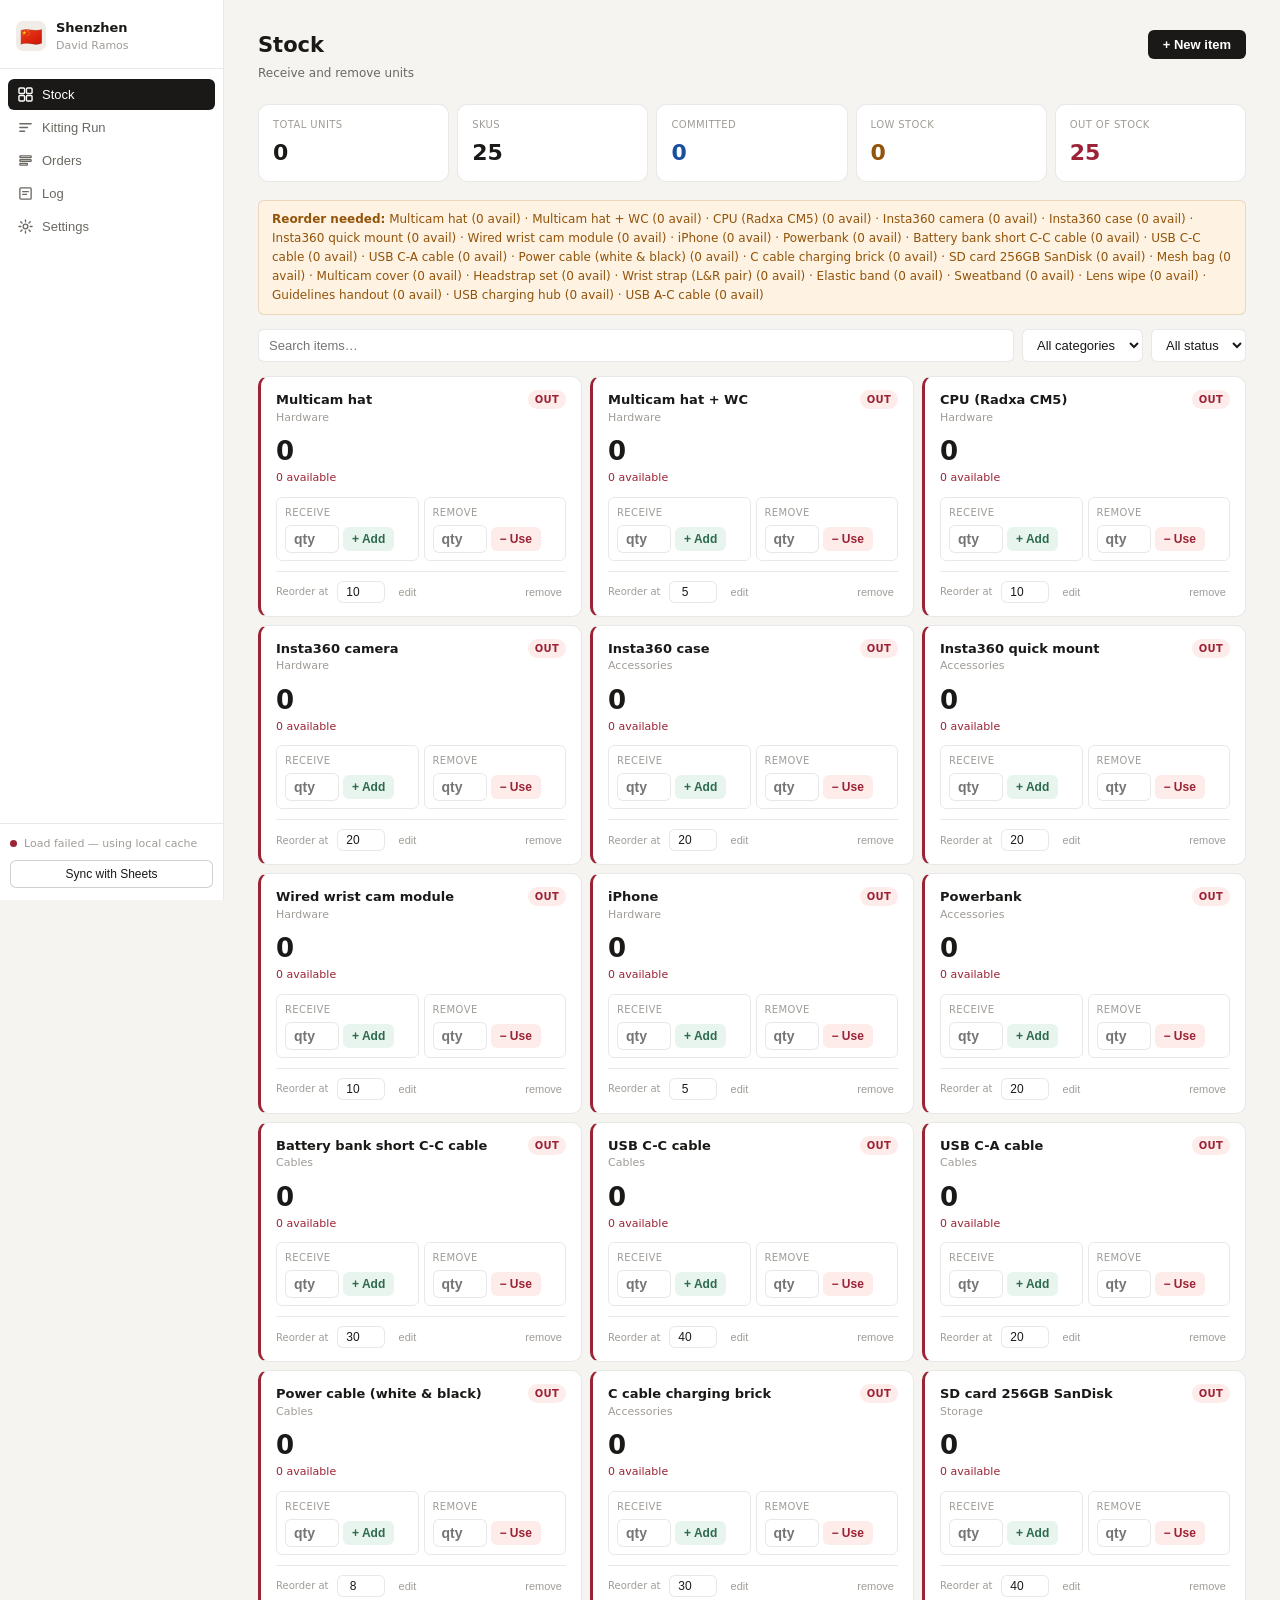
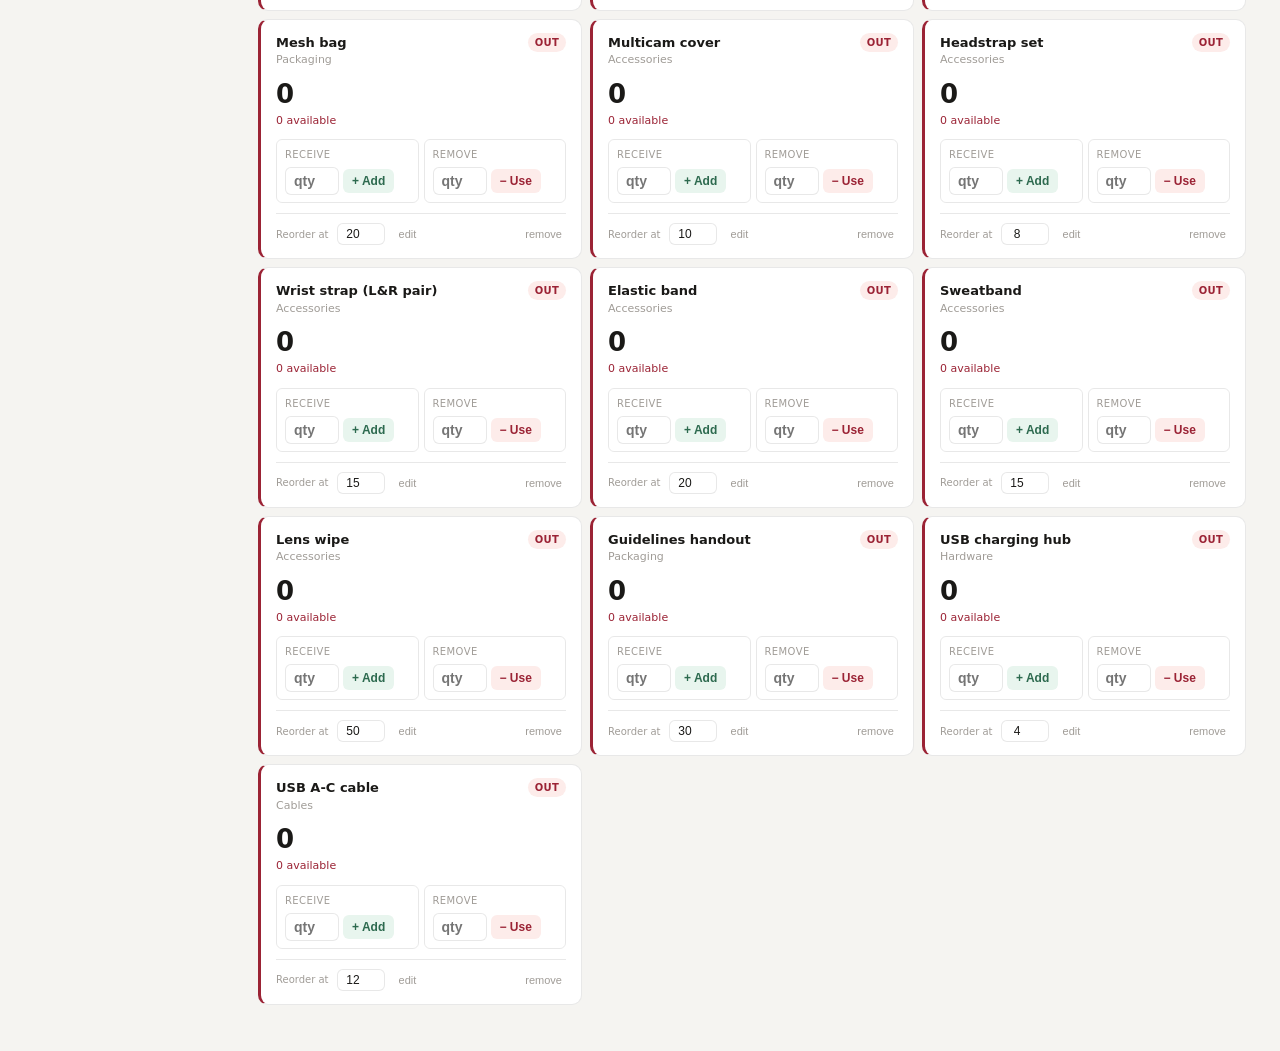
==== commit 3380e4ab: "Add files via upload" ====
--- a/index.html
+++ b/index.html
@@ -84,13 +84,14 @@
 
 <!-- MODALS -->
 <div class="modal-overlay" id="add-item-modal"><div class="modal"><div class="modal-header"><div class="modal-title">New item</div><button class="modal-close" onclick="closeModal('add-item-modal')">✕</button></div><div class="modal-body"><div class="form-row"><div class="form-field"><label>Item name</label><input type="text" id="new-name" placeholder="e.g. SD card"></div><div class="form-field"><label>Category</label><input type="text" id="new-cat" placeholder="e.g. Storage"></div></div><div class="form-row"><div class="form-field"><label>Starting qty</label><input type="number" id="new-qty" value="0" min="0"></div><div class="form-field"><label>Reorder at</label><input type="number" id="new-thresh" value="10" min="0"></div></div></div><div class="modal-footer"><button class="btn-ghost" onclick="closeModal('add-item-modal')">Cancel</button><button class="btn-primary" onclick="addItem()">Add item</button></div></div></div>
-<div class="modal-overlay" id="edit-item-modal"><div class="modal"><div class="modal-header"><div class="modal-title">Edit item</div><button class="modal-close" onclick="closeModal('edit-item-modal')">✕</button></div><div class="modal-body"><input type="hidden" id="edit-item-id"><div class="form-row"><div class="form-field"><label>Item name</label><input type="text" id="edit-item-name"></div><div class="form-field"><label>Category</label><input type="text" id="edit-item-cat"></div></div><div class="form-row"><div class="form-field"><label>Reorder at</label><input type="number" id="edit-item-thresh" min="0"></div></div><div class="photo-upload-area"><div class="photo-preview-wrap"><img id="edit-item-preview" src="" alt="" style="display:none;"><div id="edit-item-no-photo" class="no-photo-placeholder">No photo</div></div><div class="photo-upload-controls"><label class="btn-ghost photo-upload-btn">Upload photo<input type="file" id="edit-item-photo" accept="image/*" style="display:none;" onchange="handlePhotoUpload(event)"></label><button class="btn-ghost danger" id="remove-photo-btn" onclick="removePhoto()" style="display:none;">Remove photo</button><div class="photo-hint">JPG, PNG or WEBP.</div></div></div></div><div class="modal-footer"><button class="btn-ghost danger" onclick="removeItemFromModal()">Remove item</button><div style="flex:1;"></div><button class="btn-ghost" onclick="closeModal('edit-item-modal')">Cancel</button><button class="btn-primary" onclick="saveEditItem()">Save</button></div></div></div>
+<div class="modal-overlay" id="edit-item-modal"><div class="modal"><div class="modal-header"><div class="modal-title">Edit item</div><button class="modal-close" onclick="closeModal('edit-item-modal')">✕</button></div><div class="modal-body"><input type="hidden" id="edit-item-id"><div class="form-row"><div class="form-field"><label>Item name</label><input type="text" id="edit-item-name"></div><div class="form-field"><label>Category</label><input type="text" id="edit-item-cat"></div></div><div class="form-row"><div class="form-field"><label>Reorder at</label><input type="number" id="edit-item-thresh" min="0"></div></div><div class="photo-upload-area"><div class="photo-preview-wrap"><img id="edit-item-preview" src="" alt="" style="display:none;"><div id="edit-item-no-photo" class="no-photo-placeholder">No photo</div></div><div class="photo-upload-controls"><div class="form-field" style="width:100%;"><label>Google Drive photo URL</label><input type="text" id="edit-item-photo-url" placeholder="Paste Google Drive link here…" style="width:100%;padding:7px 9px;border:1px solid var(--border);border-radius:var(--radius-sm);font-size:13px;background:var(--surface);color:var(--text);" oninput="previewDriveUrl(this.value)"></div><button class="btn-ghost danger" id="remove-photo-btn" onclick="removePhoto()" style="display:none;margin-top:6px;">Remove photo</button><div class="photo-hint" style="margin-top:6px;">In Google Drive: right-click file → Share → Anyone with link → Copy link.</div></div></div></div><div class="modal-footer"><button class="btn-ghost danger" onclick="removeItemFromModal()">Remove item</button><div style="flex:1;"></div><button class="btn-ghost" onclick="closeModal('edit-item-modal')">Cancel</button><button class="btn-primary" onclick="saveEditItem()">Save</button></div></div></div>
 <div class="modal-overlay" id="new-order-modal"><div class="modal modal-wide"><div class="modal-header"><div class="modal-title">New order</div><button class="modal-close" onclick="closeModal('new-order-modal')">✕</button></div><div class="modal-body"><div class="form-row"><div class="form-field"><label>Person</label><select id="order-person" style="width:100%;padding:8px 10px;border:1px solid var(--border);border-radius:var(--radius-sm);background:var(--surface);color:var(--text);font-size:13px;"><option value="">— select person —</option></select></div><div class="form-field"><label>Notes (optional)</label><input type="text" id="order-notes" placeholder="e.g. urgent"></div></div><div class="order-items-header"><div style="font-size:12px;font-weight:600;color:var(--text2);text-transform:uppercase;letter-spacing:.04em;">Order items</div><button class="btn-ghost" style="font-size:12px;padding:4px 10px;" onclick="addOrderLine()">+ Add line</button></div><div id="order-lines"></div><div id="order-stock-warning" style="display:none;margin-top:10px;" class="alert-banner"></div></div><div class="modal-footer"><button class="btn-ghost" onclick="closeModal('new-order-modal')">Cancel</button><button class="btn-primary" onclick="submitOrder()">Place order &amp; reserve stock</button></div></div></div>
 <div class="modal-overlay" id="order-detail-modal"><div class="modal modal-wide"><div class="modal-header"><div class="modal-title" id="detail-title">Order</div><button class="modal-close" onclick="closeModal('order-detail-modal')">✕</button></div><div class="modal-body" id="detail-body"></div><div class="modal-footer" id="detail-footer"></div></div></div>
 <div class="modal-overlay" id="kit-editor-modal"><div class="modal modal-wide"><div class="modal-header"><div class="modal-title" id="kit-editor-title">Edit kit</div><button class="modal-close" onclick="closeModal('kit-editor-modal')">✕</button></div><div class="modal-body"><input type="hidden" id="kit-editor-id"><div class="form-row" style="margin-bottom:16px;"><div class="form-field"><label>Kit name</label><input type="text" id="kit-editor-name"></div></div><div class="order-items-header"><div style="font-size:12px;font-weight:600;color:var(--text2);text-transform:uppercase;letter-spacing:.04em;">Components</div><button class="btn-ghost" style="font-size:12px;padding:4px 10px;" onclick="addKitEditorLine()">+ Add component</button></div><div id="kit-editor-lines"></div></div><div class="modal-footer"><button class="btn-ghost danger" onclick="deleteKit()">Delete kit</button><div style="flex:1;"></div><button class="btn-ghost" onclick="closeModal('kit-editor-modal')">Cancel</button><button class="btn-primary" onclick="saveKit()">Save kit</button></div></div></div>
 <div class="lightbox-overlay" id="lightbox" onclick="closeLightbox()"><img id="lightbox-img" src="" alt=""></div>
 
 <script>const HUB_ID = 'shenzhen';</script>
+<script>const HARDCODED_SHEET_URL = 'https://script.google.com/macros/s/AKfycbxyzOaZGHiUQFf1SGfWneR08AIWnL40K38qjXfgRzXaXRfTpfUfwXJ9Uul6S9CNStzP/exec';</script>
 <script src="js/data.js"></script>
 <script src="js/sync.js"></script>
 <script src="js/app.js"></script>
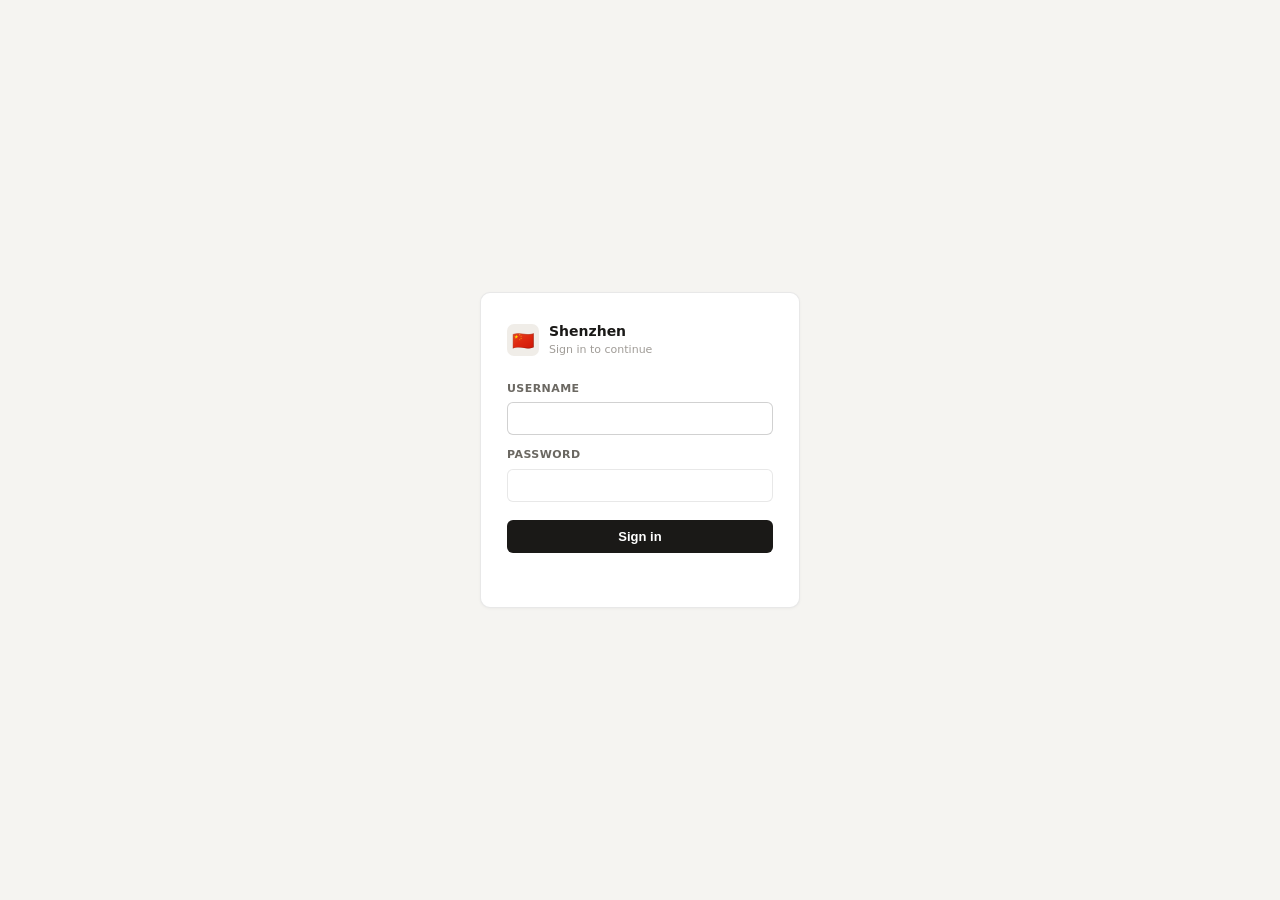
==== commit 9285b12f: "Add login gate (admin/admin) in front of the inventory app Co-Authored-By: Claude Opus 4.7 (1M conte" ====
--- a/index.html
+++ b/index.html
@@ -4,6 +4,11 @@
   <meta charset="UTF-8">
   <meta name="viewport" content="width=device-width, initial-scale=1.0">
   <title>Mecka AI — Shenzhen</title>
+  <script>
+    if (localStorage.getItem('mecka_auth') !== '1') {
+      location.replace('login.html');
+    }
+  </script>
   <link rel="stylesheet" href="css/hub.css">
 </head>
 <body>
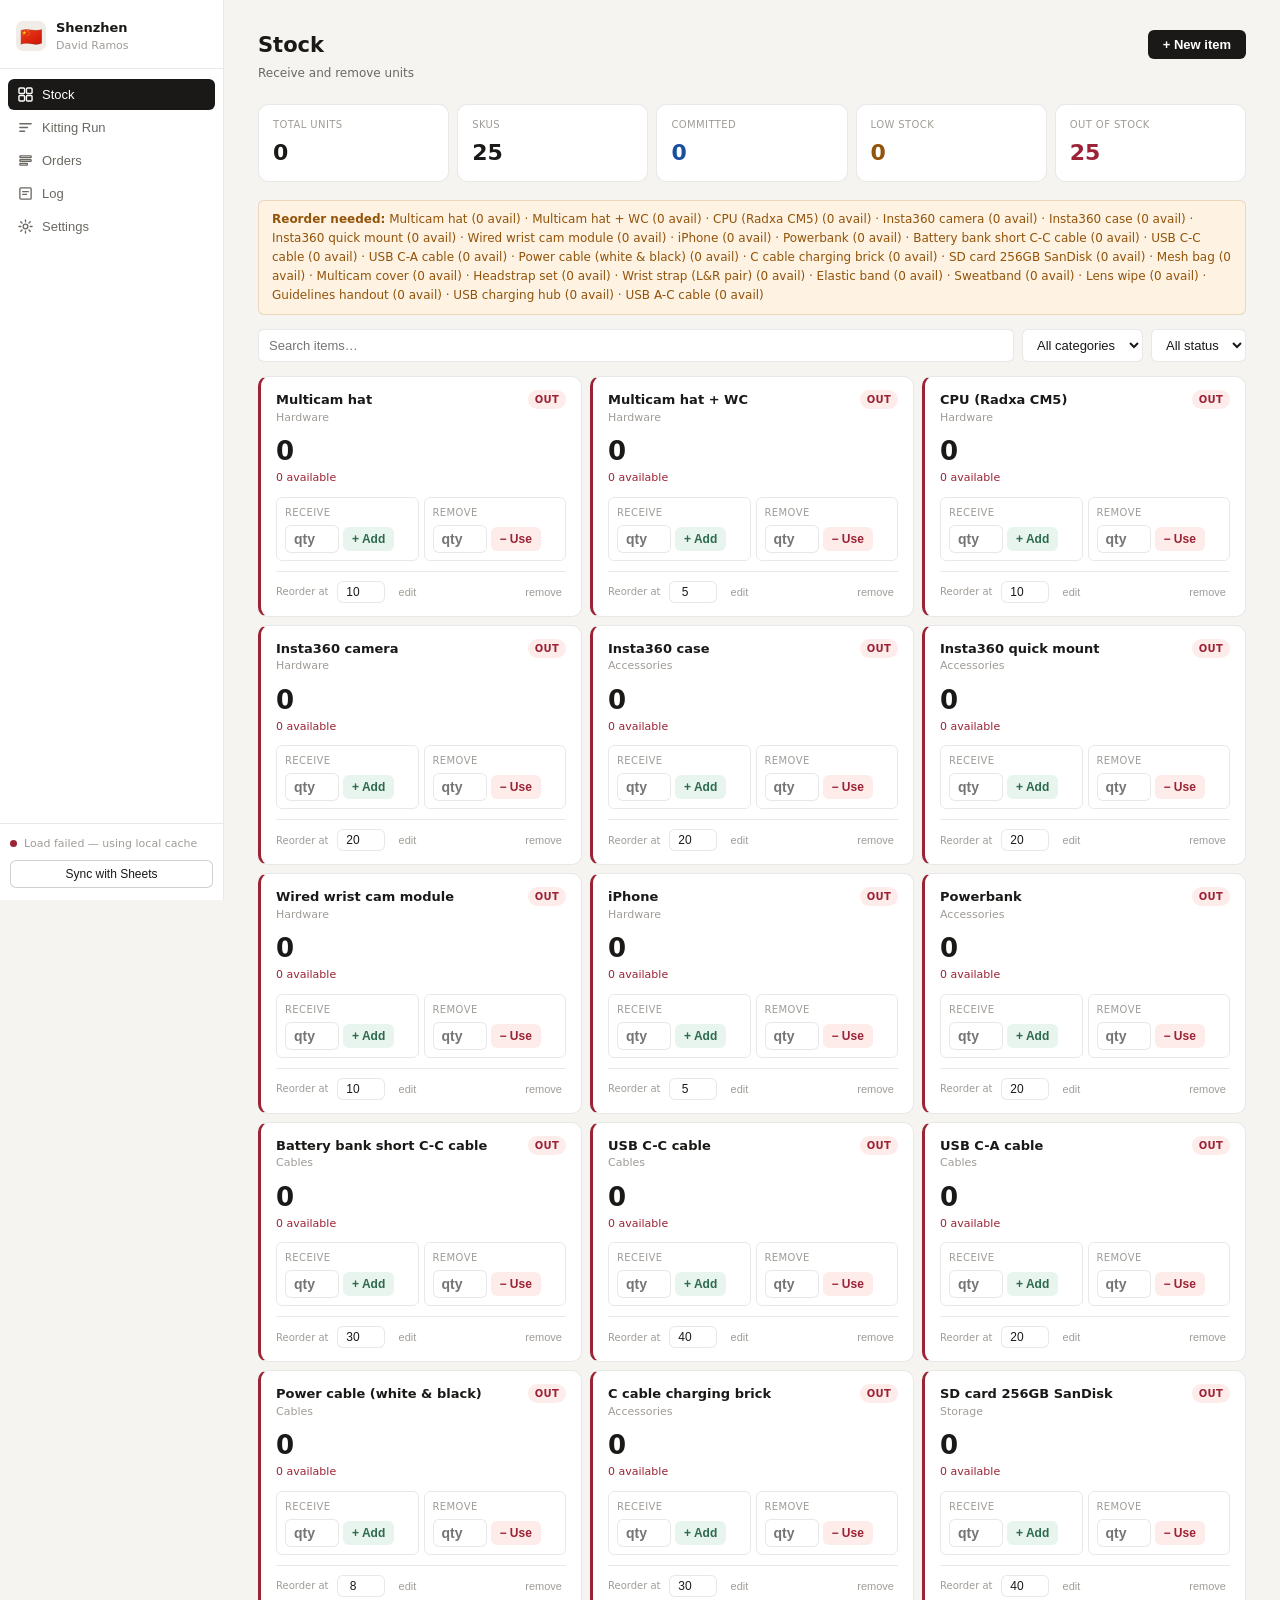
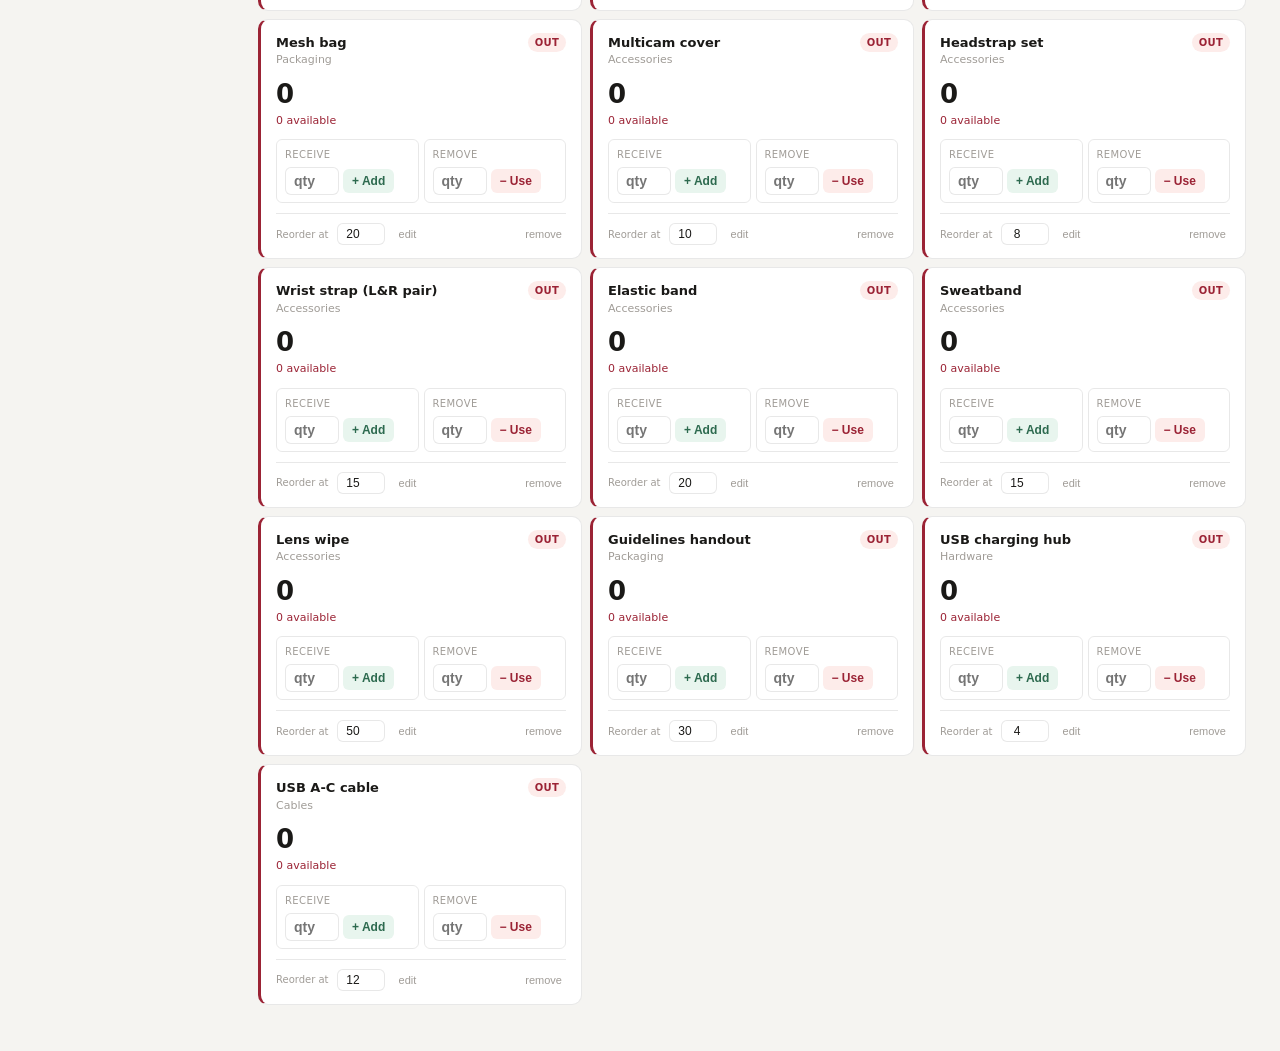
==== commit 16e8f5b4: "Remove login gate Co-Authored-By: Claude Opus 4.7 (1M context) <noreply@anthropic.com>" ====
--- a/index.html
+++ b/index.html
@@ -4,11 +4,6 @@
   <meta charset="UTF-8">
   <meta name="viewport" content="width=device-width, initial-scale=1.0">
   <title>Mecka AI — Shenzhen</title>
-  <script>
-    if (localStorage.getItem('mecka_auth') !== '1') {
-      location.replace('login.html');
-    }
-  </script>
   <link rel="stylesheet" href="css/hub.css">
 </head>
 <body>
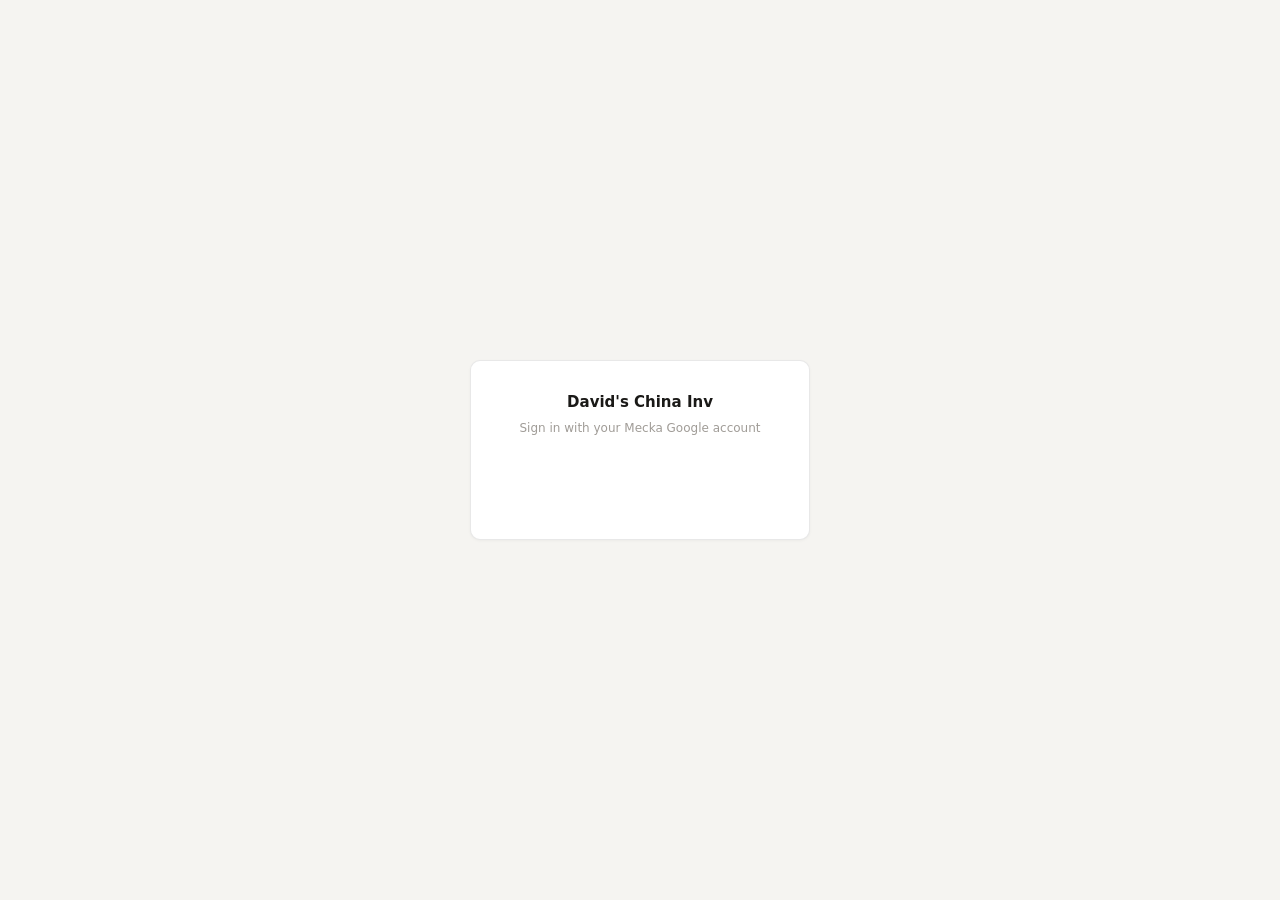
==== commit af954b8e: "Rebrand to David's China Inv; require Google sign-in with allowlist - Rename display title and sideb" ====
--- a/index.html
+++ b/index.html
@@ -3,17 +3,48 @@
 <head>
   <meta charset="UTF-8">
   <meta name="viewport" content="width=device-width, initial-scale=1.0">
-  <title>Mecka AI — Shenzhen</title>
+  <meta name="robots" content="noindex, nofollow">
+  <title>David's China Inv</title>
   <link rel="stylesheet" href="css/hub.css">
+  <style>
+    #app { display: none; }
+    #auth-overlay {
+      position: fixed; inset: 0; background: var(--bg);
+      display: flex; align-items: center; justify-content: center; z-index: 100;
+    }
+    .auth-card {
+      width: 340px; background: var(--surface); border: 1px solid var(--border);
+      border-radius: var(--radius); padding: 30px 28px; text-align: center;
+      box-shadow: 0 1px 3px rgba(0,0,0,0.04);
+    }
+    .auth-title { font-size: 15px; font-weight: 600; margin-bottom: 6px; }
+    .auth-sub { font-size: 12px; color: var(--text3); margin-bottom: 22px; }
+    #google-signin-btn { display: flex; justify-content: center; margin-bottom: 14px; }
+    #auth-status { font-size: 12px; color: var(--text2); min-height: 16px; }
+    #auth-error { font-size: 12px; color: var(--red); min-height: 16px; margin-top: 4px; }
+    .sidebar-user { padding: 10px; border-top: 1px solid var(--border); font-size: 11px; color: var(--text3); display: flex; align-items: center; gap: 6px; }
+    .sidebar-user .email { flex: 1; overflow: hidden; text-overflow: ellipsis; white-space: nowrap; }
+    .sidebar-user a { color: var(--text2); text-decoration: none; cursor: pointer; }
+    .sidebar-user a:hover { color: var(--text); }
+  </style>
 </head>
 <body>
+<div id="auth-overlay">
+  <div class="auth-card">
+    <div class="auth-title">David's China Inv</div>
+    <div class="auth-sub">Sign in with your Mecka Google account</div>
+    <div id="google-signin-btn"></div>
+    <div id="auth-status"></div>
+    <div id="auth-error"></div>
+  </div>
+</div>
 <div id="app">
   <nav class="sidebar">
     <div class="sidebar-logo">
       <div class="logo-mark" style="font-size:18px;background:var(--surface2);color:var(--text);">🇨🇳</div>
       <div class="logo-text">
-        <div class="logo-title">Shenzhen</div>
-        <div class="logo-sub">David Ramos</div>
+        <div class="logo-title">David's China</div>
+        <div class="logo-sub">Inventory</div>
       </div>
     </div>
     <div class="sidebar-nav">
@@ -26,6 +57,10 @@
     <div class="sidebar-sync">
       <div class="sync-status"><span class="sync-dot" id="sync-dot"></span><span id="sync-label">Not connected</span></div>
       <button class="sync-btn" onclick="syncNow()">Sync with Sheets</button>
+    </div>
+    <div class="sidebar-user">
+      <span class="email" id="user-email">—</span>
+      <a onclick="signOut()">Sign out</a>
     </div>
   </nav>
   <main class="main">
@@ -57,7 +92,7 @@
     </div>
     <div class="tab-panel" data-panel="log">
       <div class="page-header"><div><h1>Transaction log</h1><p class="page-sub">Every stock movement</p></div><button class="btn-ghost danger" onclick="clearLog()">Clear log</button></div>
-      <div class="table-wrap"><table class="data-table"><thead><tr><th style="width:16%">Time</th><th style="width:10%">Type</th><th style="width:28%">Item</th><th style="width:8%">Qty</th><th>Note</th></tr></thead><tbody id="log-body"></tbody></table></div>
+      <div class="table-wrap"><table class="data-table"><thead><tr><th style="width:14%">Time</th><th style="width:9%">Type</th><th style="width:26%">Item</th><th style="width:7%">Qty</th><th style="width:14%">Who</th><th>Note</th></tr></thead><tbody id="log-body"></tbody></table></div>
     </div>
     <div class="tab-panel" data-panel="settings">
       <div class="page-header"><div><h1>Settings</h1><p class="page-sub">Google Sheets and data</p></div></div>
@@ -95,5 +130,7 @@
 <script src="js/data.js"></script>
 <script src="js/sync.js"></script>
 <script src="js/app.js"></script>
+<script src="js/auth.js"></script>
+<script src="https://accounts.google.com/gsi/client" async defer></script>
 </body>
 </html>
